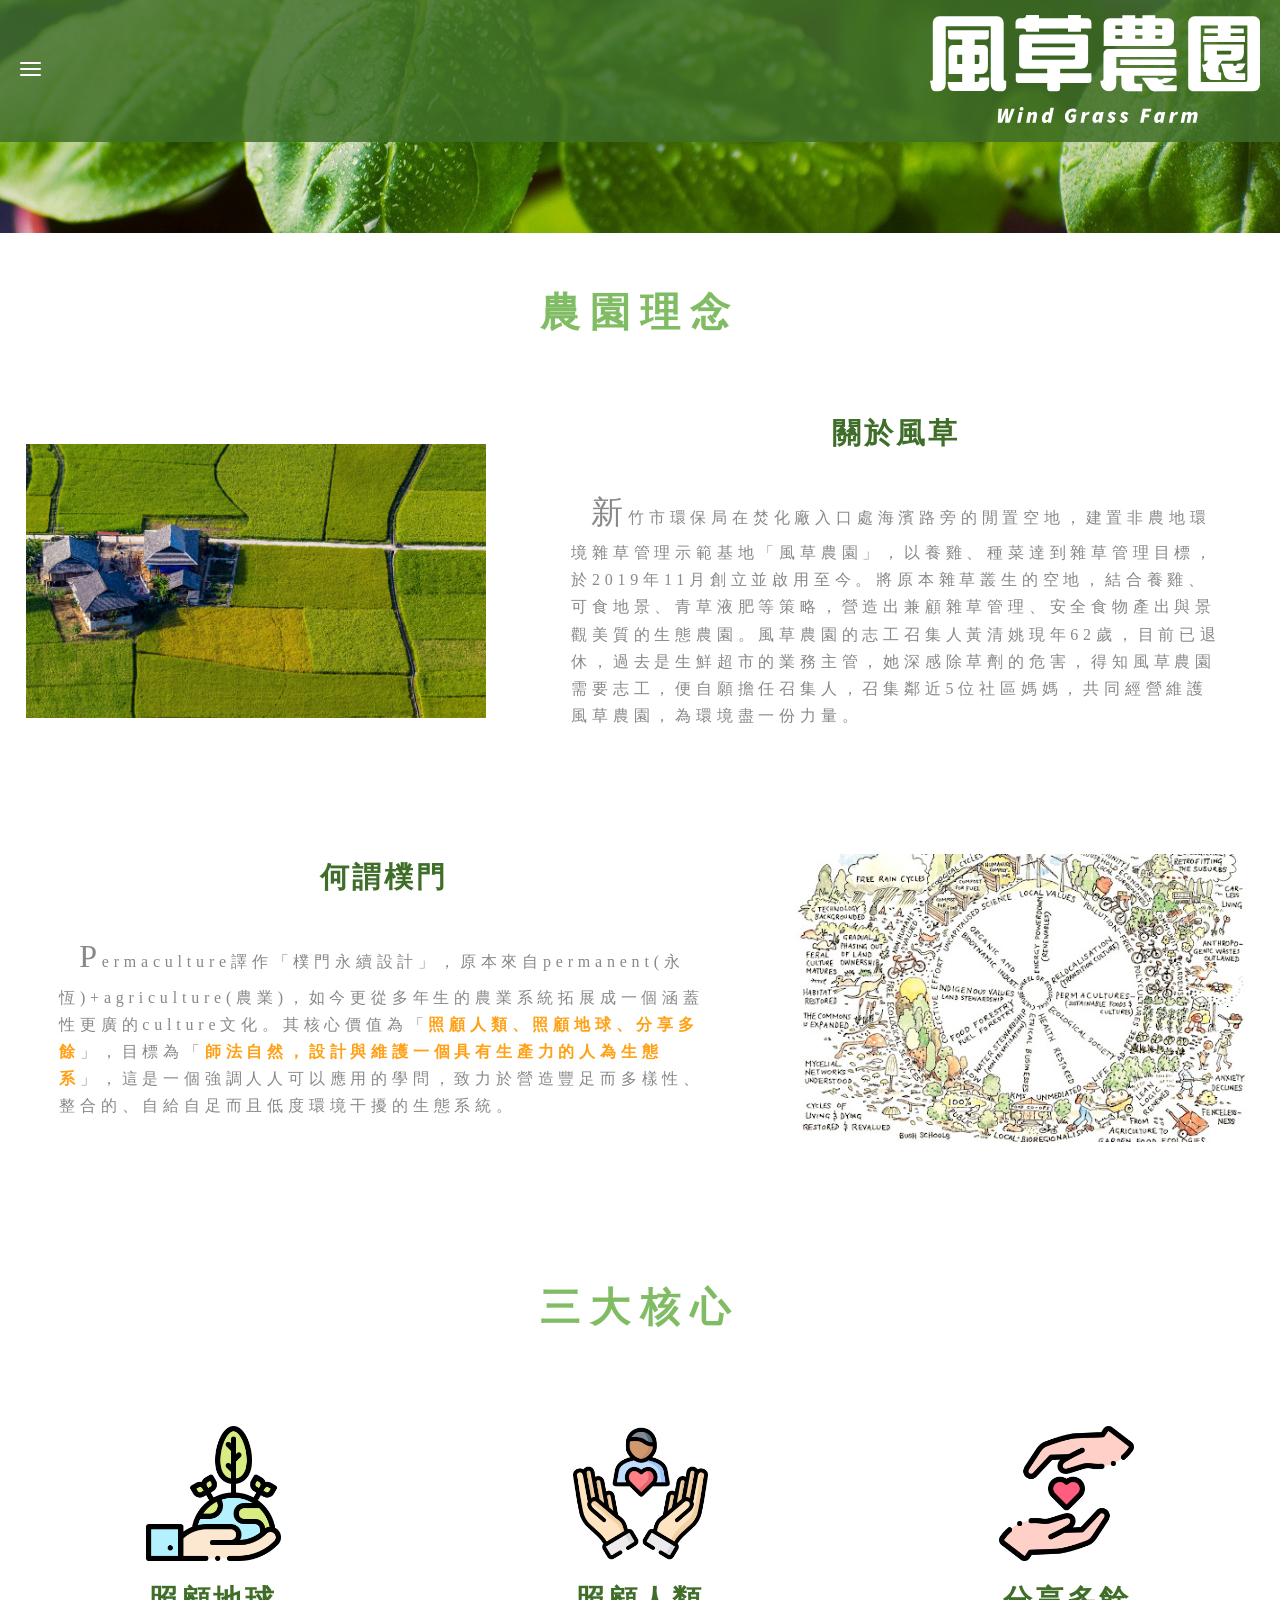
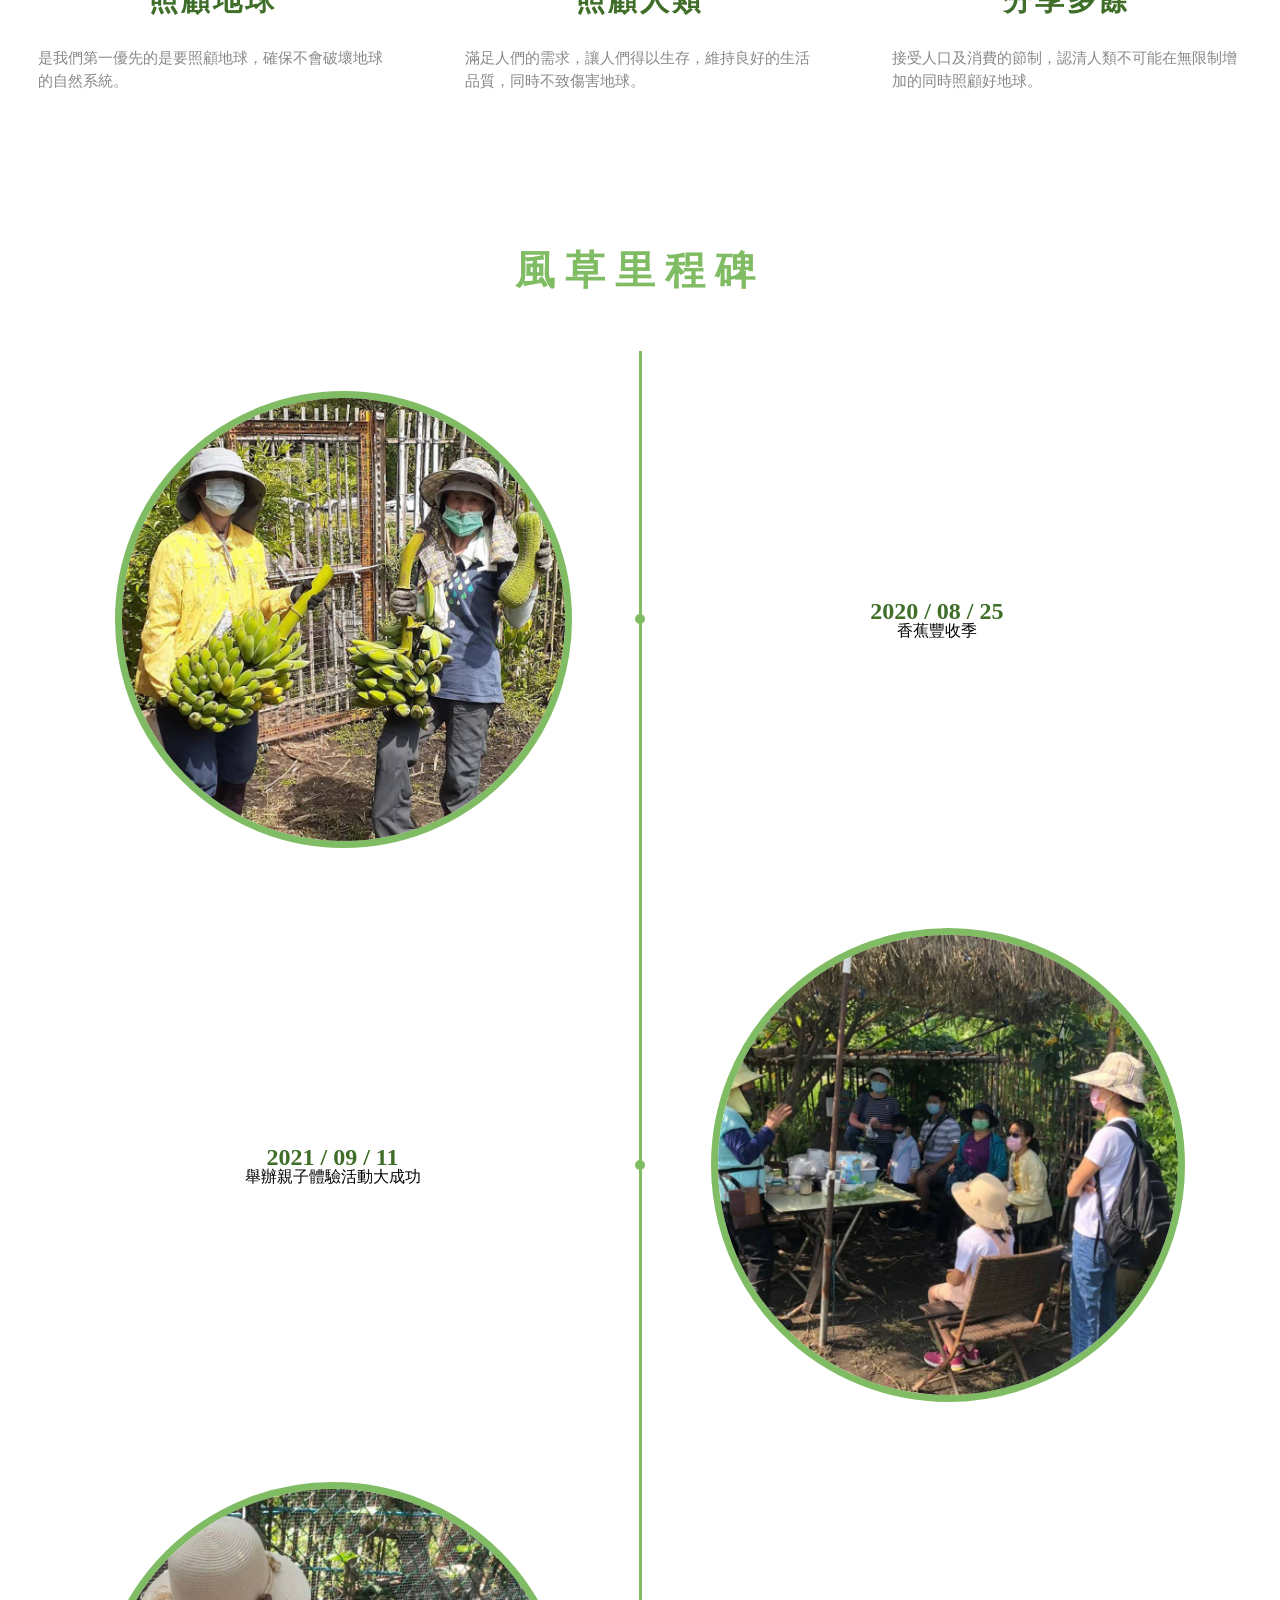
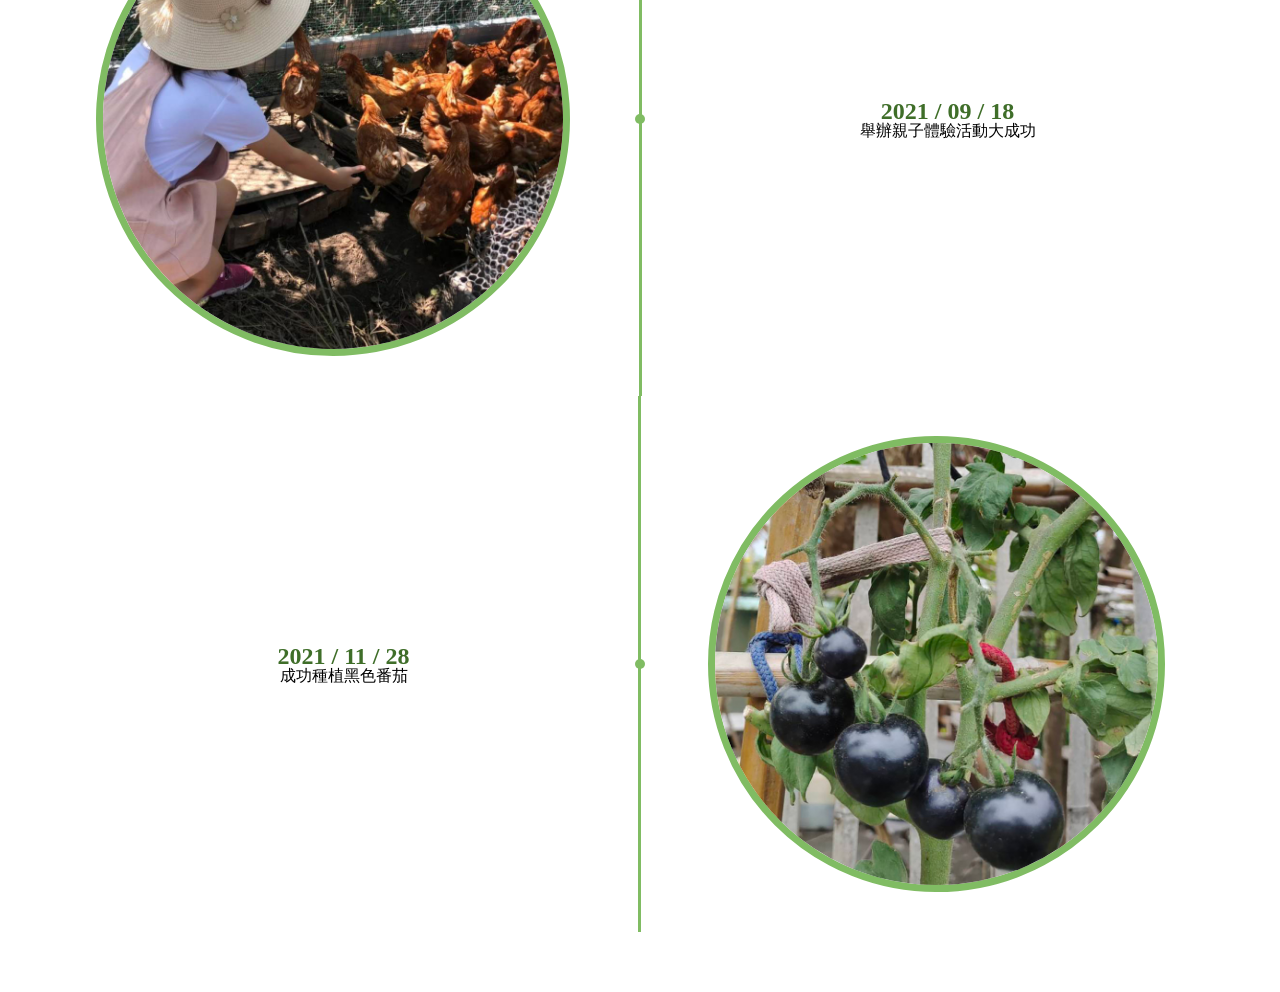
==== about.html @ 0b9c7059 "0832" ====
<!DOCTYPE html>
<html lang="en">
<head>
    <meta charset="UTF-8">
    <meta http-equiv="X-UA-Compatible" content="IE=edge">
    <meta name="viewport" content="width=device-width, initial-scale=1.0">
    <title>風草農園 :: 農園理念</title>
    <link rel="stylesheet" href="css/reset.css">
    <link rel="stylesheet" href="css/nav-other.css">
    <link rel="stylesheet" href="css/main-about.css">
    <link rel="stylesheet" href="css/grid.css">
</head>
<body>
    <header>
        <div class="navBar">
            <nav role="navigation" id="menuToggle">
                <input type="checkbox">
                <span></span>
                <span></span>
                <span></span>
                <ul id="menu">
                    <a href="index.html"><li><img src="pic/newLogo-green.svg" alt="logo" width="60px"></li></a>
                    <a href="about.html"><li>About</li></a>
                    <a href="news.html"><li>News</li></a>
                    <a href="products.html"><li>Products</li></a>
                    <a href="reservation.html"><li>Reservation</li></a>
                    <a href="location.html"><li>Location</li></a>
                    <a href="contact.html"><li>Contact</li></a>
                </ul>
            </nav>
            <div class="logo">
                <a href="index.html"><img src="pic/txtLogoWhite.svg" alt="logo"></a>
            </div>
        </div>
    </header>
    <main>
        <div class="banner">
            <img src="pic/banner-waterleaves.jpg" alt="banner">
        </div>
        <section class="about">
            <h2 class="center">農園理念</h2>
                <div class="wrap">
                        <div class="sidePic">
                            <img src="pic/farmland.jpg" alt="logo">
                        </div>
                        <div class="content">
                            <h3>關於風草</h3>
                            <div class="txt"> 
                                <p>新竹市環保局在焚化廠入口處海濱路旁的閒置空地，建置非農地環境雜草管理示範基地「風草農園」，以養雞、種菜達到雜草管理目標，於2019年11月創立並啟用至今。將原本雜草叢生的空地，結合養雞、可食地景、青草液肥等策略，營造出兼顧雜草管理、安全食物產出與景觀美質的生態農園。風草農園的志工召集人黃清姚現年62歲，目前已退休，過去是生鮮超市的業務主管，她深感除草劑的危害，得知風草農園需要志工，便自願擔任召集人，召集鄰近5位社區媽媽，共同經營維護風草農園，為環境盡一份力量。
                                </p>
                            </div>
                        </div>
                    </div>
                </div>
            </div>
        </section>
        <section class="whats">
            <div class="wrap reverse">
                    <div class="sidePic">
                        <img src="pic/Permaculture.jpg">
                    </div>
                    <div class="content">
                        <h3>何謂樸門</h3>
                        <div class="txt"> 
                            <p>Permaculture譯作「樸門永續設計」，原本來自permanent(永恆)+agriculture(農業)，如今更從多年生的農業系統拓展成一個涵蓋性更廣的culture文化。其核心價值為「<strong>照顧人類、照顧地球、分享多餘</strong>」，目標為「<strong>師法自然，設計與維護一個具有生產力的人為生態系</strong>」，這是一個強調人人可以應用的學問，致力於營造豐足而多樣性、整合的、自給自足而且低度環境干擾的生態系統。</p>
                        </div>
                    </div>
                </div>
            </div>
        </section>
        <section class="threePoints">
            <h2 class="center">三大核心</h2>
            <div class="wrap">
                <div class="item">
                    <img src="pic/earth.png" width="135px" alt="照顧地球">
                    <h3>照顧地球</h3>
                    <div class="goodPoint">
                        <p>是我們第一優先的是要照顧地球，確保不會破壞地球的自然系統。</p>
                    </div>
                </div>
                <div class="item">
                    <img src="pic/care.png" width="135px" alt="照顧人類">
                    <h3>照顧人類</h3>
                    <div class="goodPoint">
                        <p>滿足人們的需求，讓人們得以生存，維持良好的生活品質，同時不致傷害地球。</p>
                    </div>
                </div>
                <div class="item">
                    <img src="pic/share.png" width="135px" alt="分享多餘">
                    <h3>分享多餘</h3>
                    <div class="goodPoint">
                        <p>接受人口及消費的節制，認清人類不可能在無限制增加的同時照顧好地球。</p>
                    </div>
                </div>
            </div>
        </section>
        <section class="goal">
            <h2 class="center">風草里程碑</h2>
            <div class="wrap">
                <div class="goal-item">
                    <div class="picture">
                        <img src="pic/banana.jpg">
                    </div>
                    <div class="timing">
                        <h4>2020 / 08 / 25</h4>
                        <p>香蕉豐收季</p>
                    </div>
                </div>
                <div class="goal-item">
                    <div class="picture">
                        <img src="pic/g1.jpg">
                    </div>
                    <div class="timing">
                        <h4>2021 / 09 / 11</h4>
                        <p>舉辦親子體驗活動大成功</p>
                    </div>
                </div>
                <div class="goal-item">
                    <div class="picture">
                        <img src="pic/g2.jpg">
                    </div>
                    <div class="timing">
                        <h4>2021 / 09 / 18</h4>
                        <p>舉辦親子體驗活動大成功</p>
                    </div>
                </div>
                <div class="goal-item">
                    <div class="picture">
                        <img src="pic/blacktomatoes.jpg">
                    </div>
                    <div class="timing">
                        <h4>2021 / 11 / 28</h4>
                        <p>成功種植黑色番茄</p>
                    </div>
                </div>
            </div>
        </section>
    </main>



    
</body>
</html>
---- css/nav-other.css ----
.navBar{
    position: fixed;
    top: 0;
    left: 0;
    width: 100%;
    display: flex;
    justify-content: space-between;
    align-items: center;
    z-index: 99;
    background-color: #3f6e29d7;
}
.logo{
    width: 38%;
    margin: 15px 20px;
}
#menuToggle{
    margin: 15px 20px;
    width: 100%;
    display: inline-block; 
    -webkit-user-select: none;
    user-select: none;
}
 
#menuToggle a{
    text-decoration: none;
    color: #80BC63;
    transition: color 0.3s ease;
}
 
#menuToggle a:hover{
    color: #FFA015;
}
 
#menuToggle input{
    display: block;
    width: 40px;
    height: 32px;
    position: absolute;
    top: -5px;
    left: -7px;
    cursor: pointer;
    opacity: 0; 
    z-index: 2; 
    -webkit-touch-callout: none;
}

 /* 漢堡包 */
#menuToggle span{
    display: block;
    width: 21px;
    height: 2px;
    margin-bottom: 4px;
    position: relative;
    background: #ffffff;
    border-radius: 3px;
    z-index: 1;
    transform-origin: 2px 0px;
    transition: transform 0.5s cubic-bezier(0.77,0.2,0.05,1.0),
                background 0.5s cubic-bezier(0.77,0.2,0.05,1.0),
                opacity 0.55s ease;
}
 
#menuToggle span:first-child {
    transform-origin: 0% 0%;
}
 
#menuToggle span:nth-last-child(2){
    transform-origin: 0% 100%;
}

#menuToggle input:checked ~ span{
    opacity: 1;
    transform: rotate(45deg) translate(-2px, -1px);
    background: #3F6E29;
}
 
#menuToggle input:checked ~ span:nth-last-child(3){
    opacity: 0;
    transform: rotate(0deg) scale(0.2, 0.2);
}

#menuToggle input:checked ~ span:nth-last-child(2){
    transform: rotate(-45deg) translate(0, -1px);
}

#menu{
    position: fixed;
    width: 100%;
    height: 100%;
    top: 0;
    left: 0;
    padding-top: 115px;
    background: #ededed;
    list-style-type: none;
    -webkit-font-smoothing: antialiased;
    /* to stop flickering of text in safari */
    transform-origin: 0% 0%;
    transform: translate(-100%, 0);
    transition: transform 0.5s cubic-bezier(0.77,0.2,0.05,1.0);
}
#menu li {
    display: flex;
    flex-direction: column;
    justify-content: center;
    align-items: center;
    padding: 15px 0;
    font-size: 22px;
}
 
#menuToggle input:checked ~ ul{
    transform: none;
}
---- css/main-about.css ----
.center{
    display: flex;
    justify-content: center;
    align-items: center;
    flex-direction: column;
}
.title{
    text-align: center;
}
h2{
    font-size: 2.5em;
    color: #80BC63;
    letter-spacing: 10px;
    font-weight: bold;
    margin-bottom: 60px;
    margin-top: 60px;
}
h3{
    display: inline-block;
    font-size: 1.8em;
    color: #3F6E29;
    letter-spacing: 3px;
    font-weight: 600;
    margin-bottom: 32px;
}
h4{
    font-size: 1.5em;
    color: #3F6E29;
    font-weight: 600;
}
p{
    font-size: 1em;
}
.mb-40{
    margin-bottom: 40px;
}
.mb-60{
    margin-bottom: 60px;
}
.mb-90{
    margin-bottom: 90px;
}
.mt-90{
    margin-top: 90px;
}
img{
    vertical-align: top;
}
a{
    text-decoration: none;
}
/* banner */
.banner img{
    max-width: 100%;
}
/* 關於風草+何謂樸門 */
.wrap{
    display: flex;
    flex-direction: column;
    justify-content: space-around;
    align-items: center;
    padding-bottom: 60px;
}

.sidePic{
    width: 40%;
    display: flex;
    justify-content: center;
    align-items: center;
    margin: 2%;
}
.sidePic img{
    width: 100%;
}
.content{
    width: 60%;
    margin: 2% 3%;
}
.content h3{
    display: flex;
    justify-content: center;
    padding-bottom: 5px;
}
.txt{
    display: flex;
    align-items: center;
    margin: 2% 3%;
}
.txt p {
    line-height: 1.7;
    color: #888;
    text-indent: 20px;
    letter-spacing: 0.3em;
    text-align: left;
}
.txt p::first-letter{
    font-size: 200%;
}
strong{
    font-weight: 600;
    color: #FFA015;
    display: contents;
}
/* 三大核心 */
.item{
    width: 40%;
    display: flex;
    flex-direction: column;
    align-items: center;
    justify-content: center;
    margin: 3%;
}
.item img{
    margin-bottom: 25px;
}
.item p{
    text-align: left;
    font-size: 15px;
    color: #888;
    line-height: 1.5;
}
/* 里程碑 */
.goal-item{
    display: flex;
    align-items: center;
    position: relative;
}
.goal-item:before{
    content: '';
    position: absolute;
    width: 3px;
    background-color: #80BC63;
    top: 0;
    bottom: 0;
    left: -90%;
    right: 0;
    margin: auto;                
}
.goal-item:after{
    content: '';
    position: absolute;
    width: 10px;
    height: 10px;
    background-color: #80BC63;
    top: 0;
    bottom: 0;
    left: -90%;
    right: 0;
    margin: auto;
    border-radius: 50%;  
}

.goal-item .picture{
    width: 50%;
    box-sizing: border-box;
    padding: 40px 0;
    display: flex;
    justify-content: center;
}
.picture img {
    width: 50%;
    vertical-align: top;
    border-radius: 50%;
    border: 7px solid #80BC63;
}

.goal-item .timing{
    width: 50%;
    box-sizing: border-box;
    padding: 40px 0;
}

.timing{
    text-align: center;
    display: flex;
    flex-direction: column;
}


@media screen and (min-width:992px) {
    .wrap{
        display: flex;
        flex-direction: row;
        justify-content: space-around;
        align-items: center;
        margin: auto;
    }
    .reverse{
        flex-direction: row-reverse;
    }
    .goal .wrap{
        display: flex;
        flex-direction: column;
        justify-content: flex-start;
        align-items: center;
        margin: auto;
    }
    /* 里程碑 */
    .goal-item{
        display: flex;
        align-items: center;
        position: relative;
    }
    .goal-item:before{
        content: '';
        position: absolute;
        width: 3px;
        background-color: #80BC63;
        top: 0;
        bottom: 0;
        left: 0;
        right: 0;
        margin: auto;                
    }
    .goal-item:after{
        content: '';
        position: absolute;
        width: 10px;
        height: 10px;
        background-color: #80BC63;
        top: 0;
        bottom: 0;
        left: 0;
        right: 0;
        margin: auto;
        border-radius: 50%;  
    }
    .goal-item:nth-child(even){
        flex-direction: row-reverse;
    }
    .goal-item .picture{
        width: 50%;
        box-sizing: border-box;
        padding: 40px 0;
        display: flex;
        justify-content: center;
    }
    .picture img {
        width: 80%;
        vertical-align: top;
        border-radius: 50%;
        border: 7px solid #80BC63;
    }
    .goal-item:nth-child(odd) .picture{
        padding-right: 20px;
    }
    .goal-item:nth-child(even) .picture{

        padding-left: 20px;
    }

    .goal-item .timing{
        width: 50%;
        box-sizing: border-box;
        padding: 40px 0;
    }
    .goal-item:nth-child(odd) .timing{
        padding-left: 20px;
    }
    .goal-item:nth-child(even) .timing{
        padding-right: 20px;
    }

    .timing{
        text-align: center;
    }
}
---- css/grid.css ----
.container{
    max-width: 1200px;
    margin: auto;
    padding-left: 10px;
    padding-right: 10px;
    box-sizing: border-box;
}
.row{
    display: flex;
    margin-left: -10px;
    margin-right: -10px;
}
[class*=col-]{
    padding: 10px 10px;
    box-sizing: border-box;
    margin-bottom: 15px;
}
 .col-1{ width: 8.333333%;}
 .col-2{ width: 16.666666%;}
 .col-3{ width: 25%;}
 .col-4{ width: 33.333333%;}
 .col-5{ width: 41.666666%;}
 .col-6{ width: 50%;}
 .col-7{ width: 58.333333%;}
 .col-8{ width: 66.666666%;}
 .col-9{ width: 75%;}
.col-10{ width: 83.333333%;}
.col-11{ width: 91.666666%;}
.col-12{ width: 100%;}
/* md 平板直up */
@media screen and (min-width:768px) {
    .col-md-1{ width: 8.333333%;}
    .col-md-2{ width: 16.666666%;}
    .col-md-3{ width: 25%;}
    .col-md-4{ width: 33.333333%;}
    .col-md-5{ width: 41.666666%;}
    .col-md-6{ width: 50%;}
    .col-md-7{ width: 58.333333%;}
    .col-md-8{ width: 66.666666%;}
    .col-md-9{ width: 75%;}
    .col-md-10{ width: 83.333333%;}
    .col-md-11{ width: 91.666666%;}
    .col-md-12{ width: 100%;}    
}
/* lg 平板橫up*/
@media screen and (min-width:992px) {
    .col-lg-1{ width: 8.333333%;}
    .col-lg-2{ width: 16.666666%;}
    .col-lg-3{ width: 25%;}
    .col-lg-4{ width: 33.333333%;}
    .col-lg-5{ width: 41.666666%;}
    .col-lg-6{ width: 50%;}
    .col-lg-7{ width: 58.333333%;}
    .col-lg-8{ width: 66.666666%;}
    .col-lg-9{ width: 75%;}
    .col-lg-10{ width: 83.333333%;}
    .col-lg-11{ width: 91.666666%;}
    .col-lg-12{ width: 100%;}    
}
/* xl 桌機up*/
@media screen and (min-width:1200px) {
    .col-xl-1{ width: 8.333333%;}
    .col-xl-2{ width: 16.666666%;}
    .col-xl-3{ width: 25%;}
    .col-xl-4{ width: 33.333333%;}
    .col-xl-5{ width: 41.666666%;}
    .col-xl-6{ width: 50%;}
    .col-xl-7{ width: 58.333333%;}
    .col-xl-8{ width: 66.666666%;}
    .col-xl-9{ width: 75%;}
    .col-xl-10{ width: 83.333333%;}
    .col-xl-11{ width: 91.666666%;}
    .col-xl-12{ width: 100%;}    
}


[class*=row-cols-] > .col{ 
    padding: 0 15px;
    box-sizing: border-box;
}
.row-cols-1 > div{ width: 100%;}
.row-cols-2 > div{ width: 50%;}
.row-cols-3 > div{ width: 33.333333%;}
.row-cols-4 > div{ width: 25%;}
.row-cols-5 > div{ width: 20%;}
.row-cols-6 > div{ width: 16.666666%;}

@media screen and (min-width:768px) {
    .row-cols-md-1 > div{ width: 100%;}
    .row-cols-md-2 > div{ width: 50%;}
    .row-cols-md-3 > div{ width: 33.333333%;}
    .row-cols-md-4 > div{ width: 25%;}
    .row-cols-md-5 > div{ width: 20%;}
    .row-cols-md-6 > div{ width: 16.666666%;}    
}

@media screen and (min-width:992px) {
    .row-cols-lg-1 > div{ width: 100%;}
    .row-cols-lg-2 > div{ width: 50%;}
    .row-cols-lg-3 > div{ width: 33.333333%;}
    .row-cols-lg-4 > div{ width: 25%;}
    .row-cols-lg-5 > div{ width: 20%;}
    .row-cols-lg-6 > div{ width: 16.666666%;}    
}

@media screen and (min-width:1200px) {
    .row-cols-xl-1 > div{ width: 100%;}
    .row-cols-xl-2 > div{ width: 50%;}
    .row-cols-xl-3 > div{ width: 33.333333%;}
    .row-cols-xl-4 > div{ width: 25%;}
    .row-cols-xl-5 > div{ width: 20%;}
    .row-cols-xl-6 > div{ width: 16.666666%;}    
}
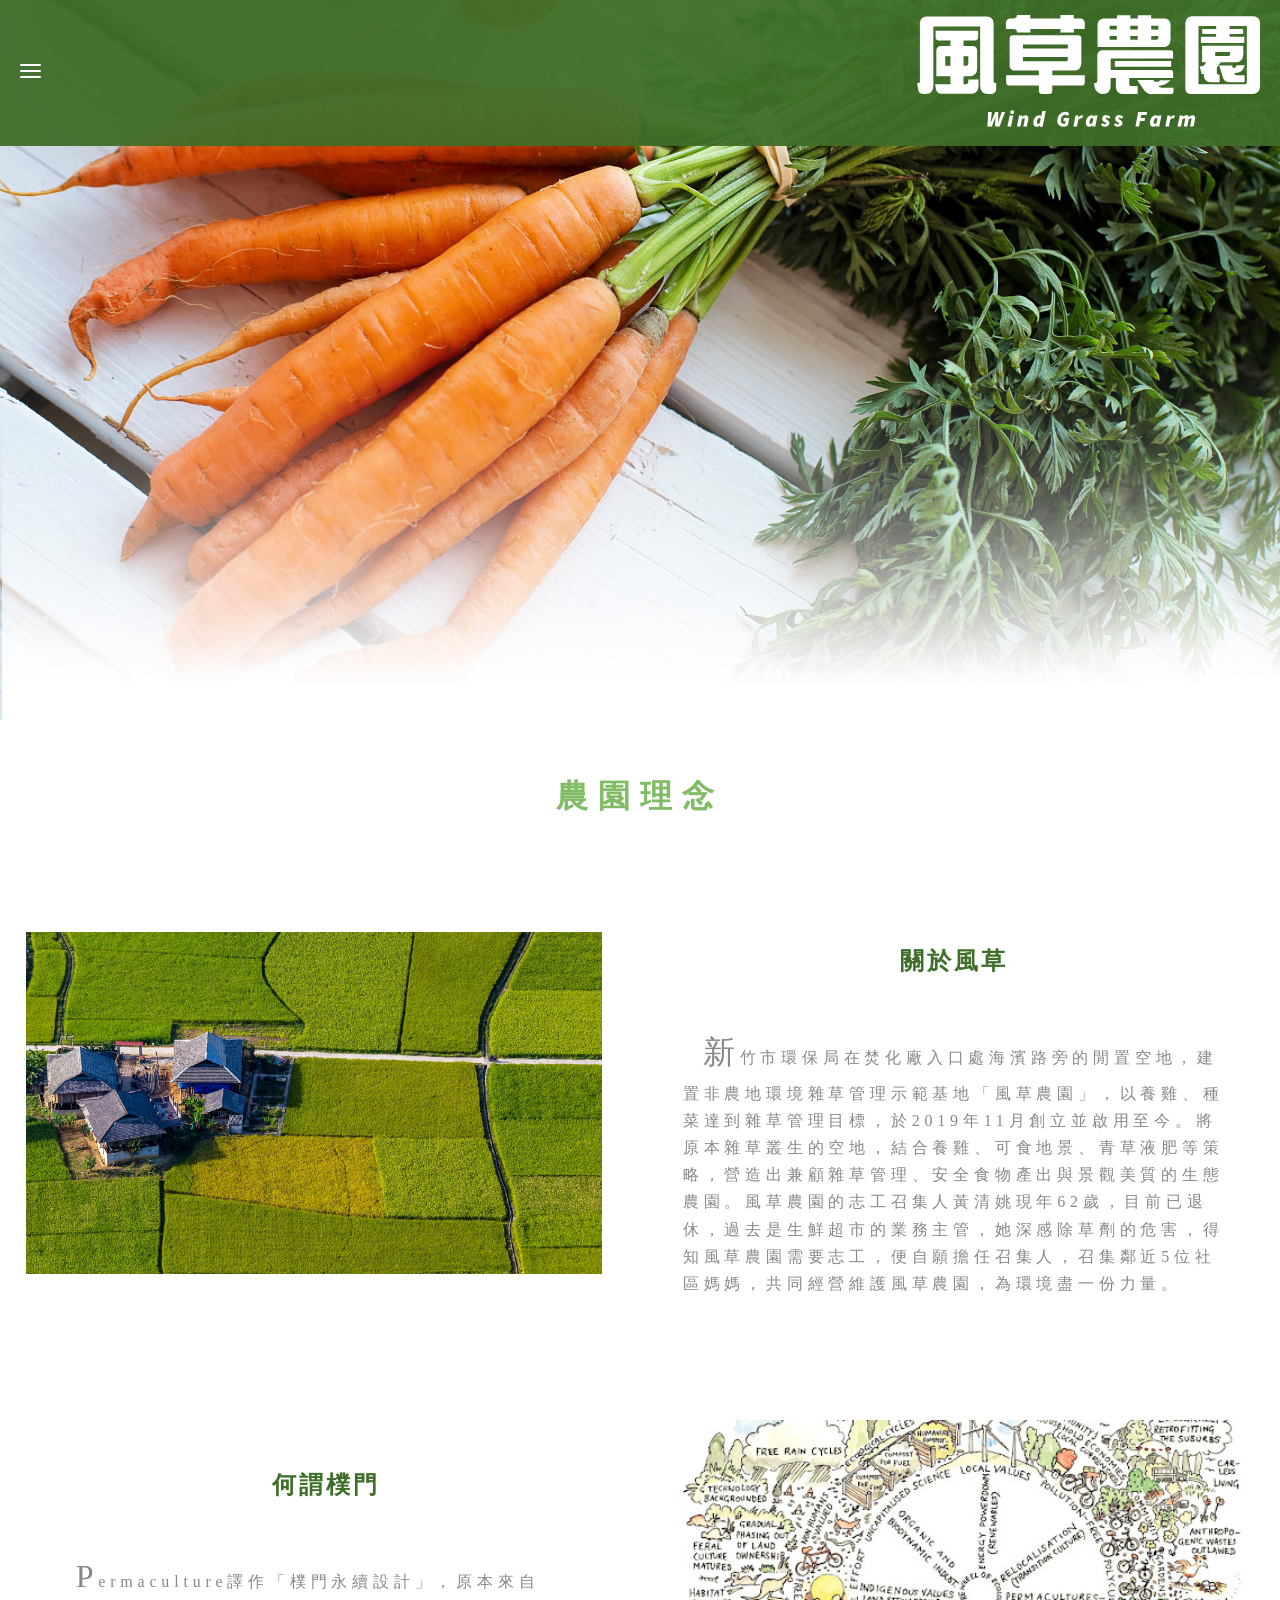
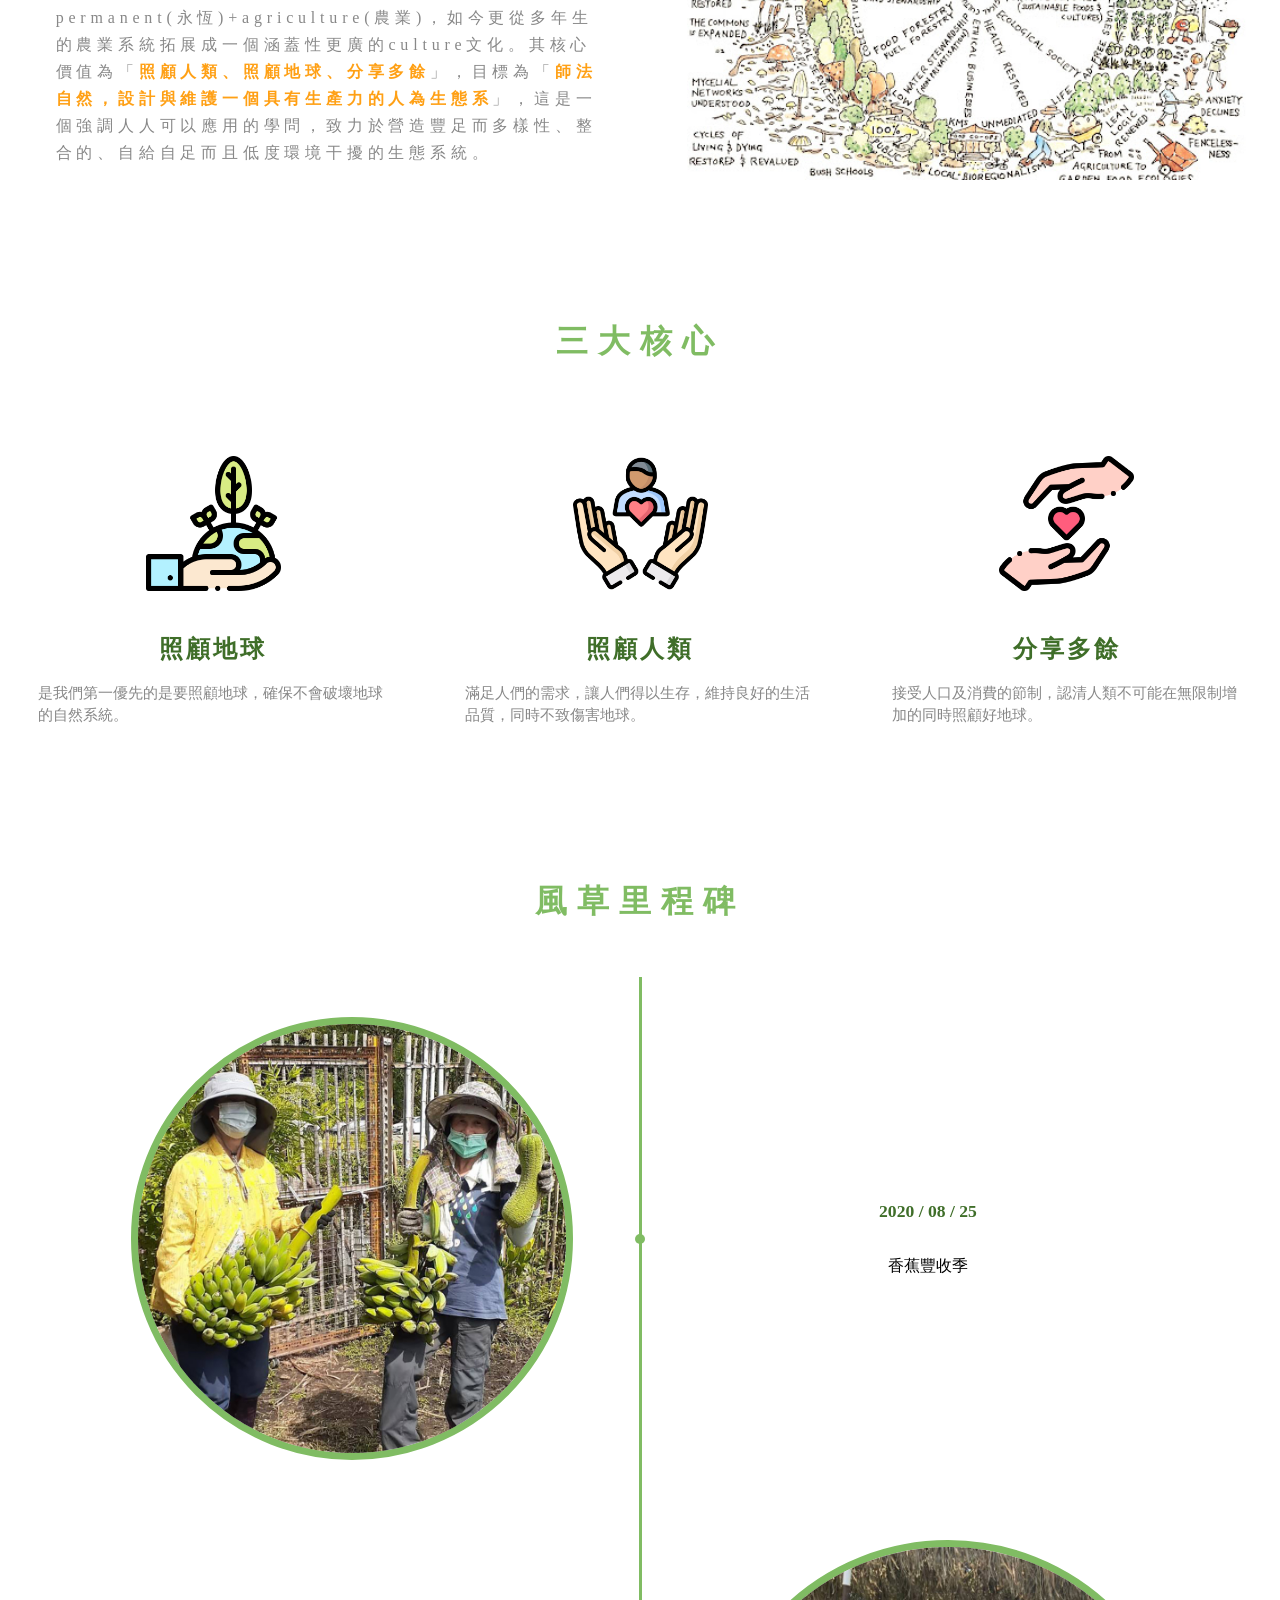
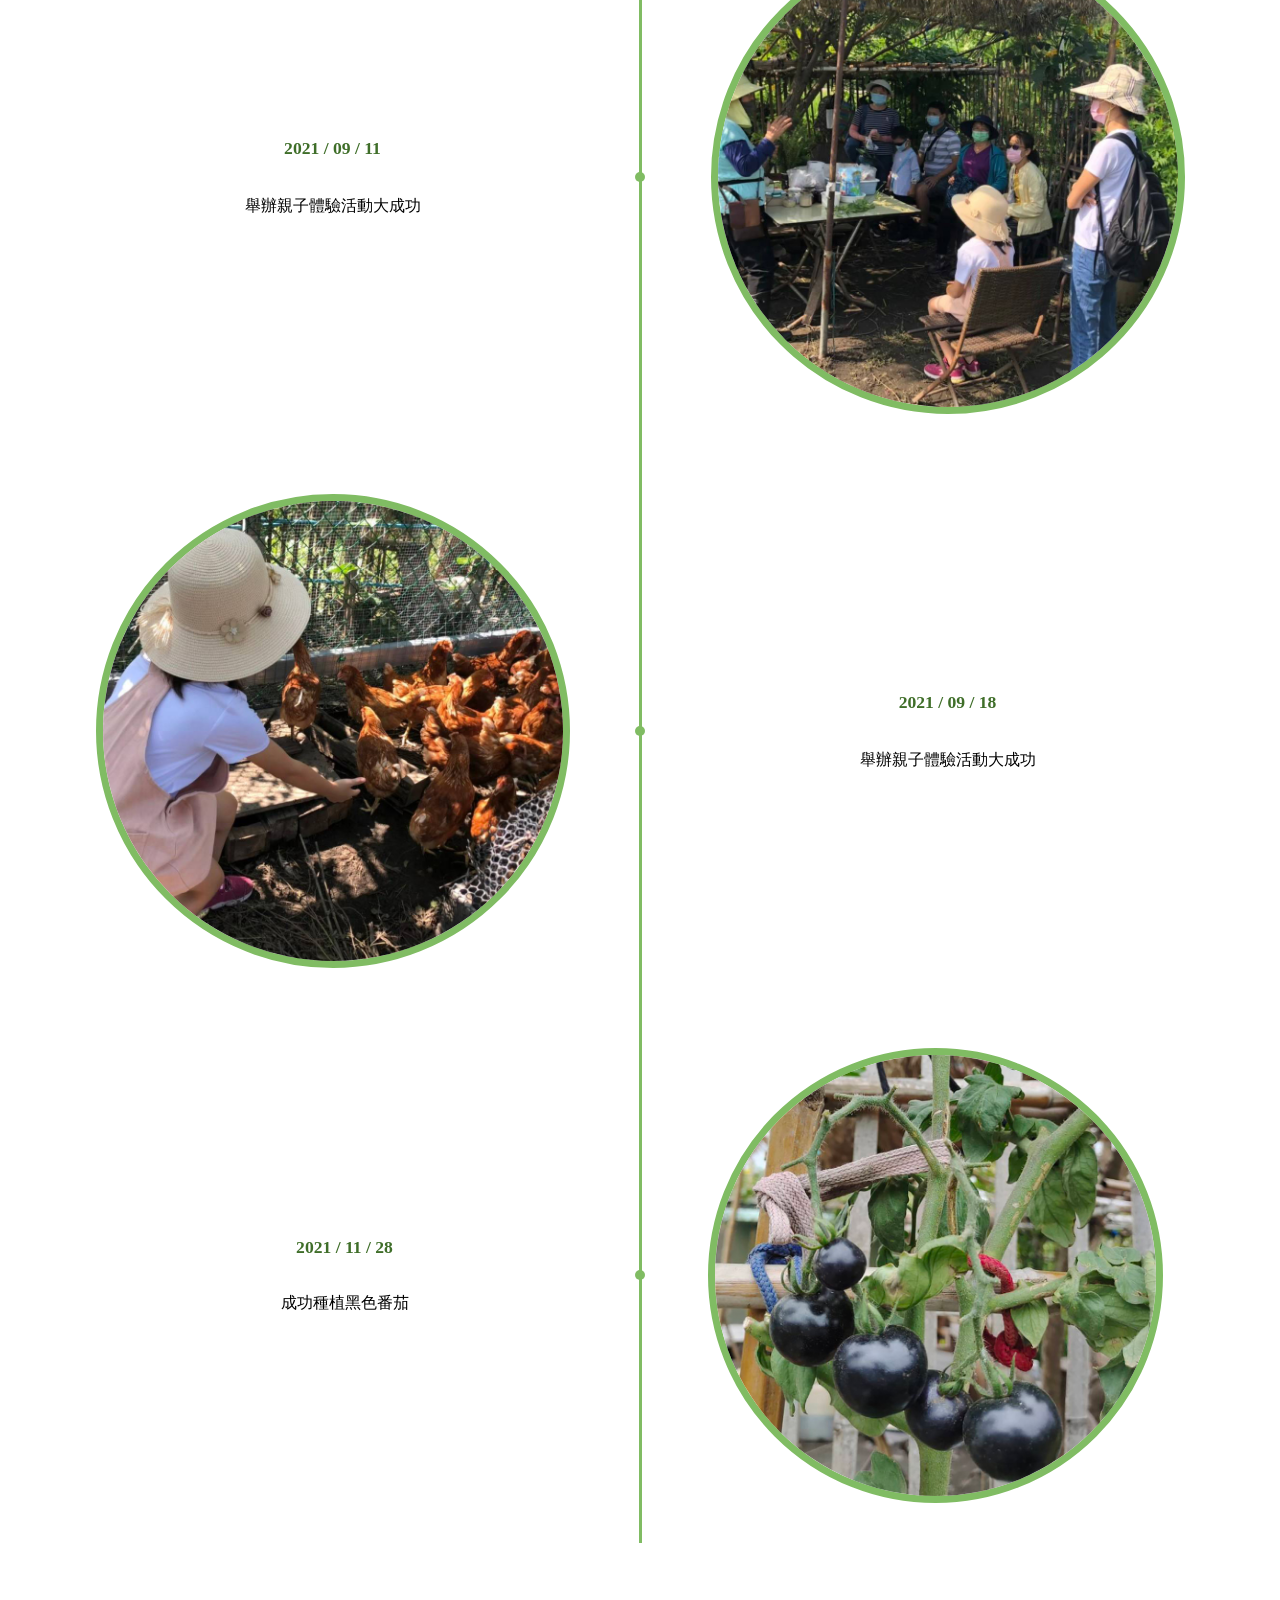
==== commit 4889363b: "footer done/ bg fixed" ====
--- a/about.html
+++ b/about.html
@@ -35,7 +35,7 @@
     </header>
     <main>
         <div class="banner">
-            <img src="pic/banner-waterleaves.jpg" alt="banner">
+            <img src="pic/banner-carrot2.jpg" alt="banner">
         </div>
         <section class="about">
             <h2 class="center">農園理念</h2>
--- a/css/nav-other.css
+++ b/css/nav-other.css
@@ -8,10 +8,10 @@
     justify-content: space-between;
     align-items: center;
     z-index: 99;
-    background-color: #3f6e29d7;
+    background-color: #3f6e29f1;
 }
 .logo{
-    width: 38%;
+    width: 40%;
     margin: 15px 20px;
 }
 #menuToggle{
--- a/css/main-about.css
+++ b/css/main-about.css
@@ -8,7 +8,7 @@
     text-align: center;
 }
 h2{
-    font-size: 2.5em;
+    font-size: 2em;
     color: #80BC63;
     letter-spacing: 10px;
     font-weight: bold;
@@ -17,16 +17,17 @@
 }
 h3{
     display: inline-block;
-    font-size: 1.8em;
+    font-size: 1.5em;
     color: #3F6E29;
     letter-spacing: 3px;
     font-weight: 600;
-    margin-bottom: 32px;
+    margin: 6% 0;
 }
 h4{
-    font-size: 1.5em;
+    font-size: 1.1em;
     color: #3F6E29;
     font-weight: 600;
+    margin-bottom: 7%;
 }
 p{
     font-size: 1em;
@@ -63,7 +64,7 @@
 }
 
 .sidePic{
-    width: 40%;
+    width: 60%;
     display: flex;
     justify-content: center;
     align-items: center;
@@ -79,7 +80,7 @@
 .content h3{
     display: flex;
     justify-content: center;
-    padding-bottom: 5px;
+    padding: 3% 0;
 }
 .txt{
     display: flex;
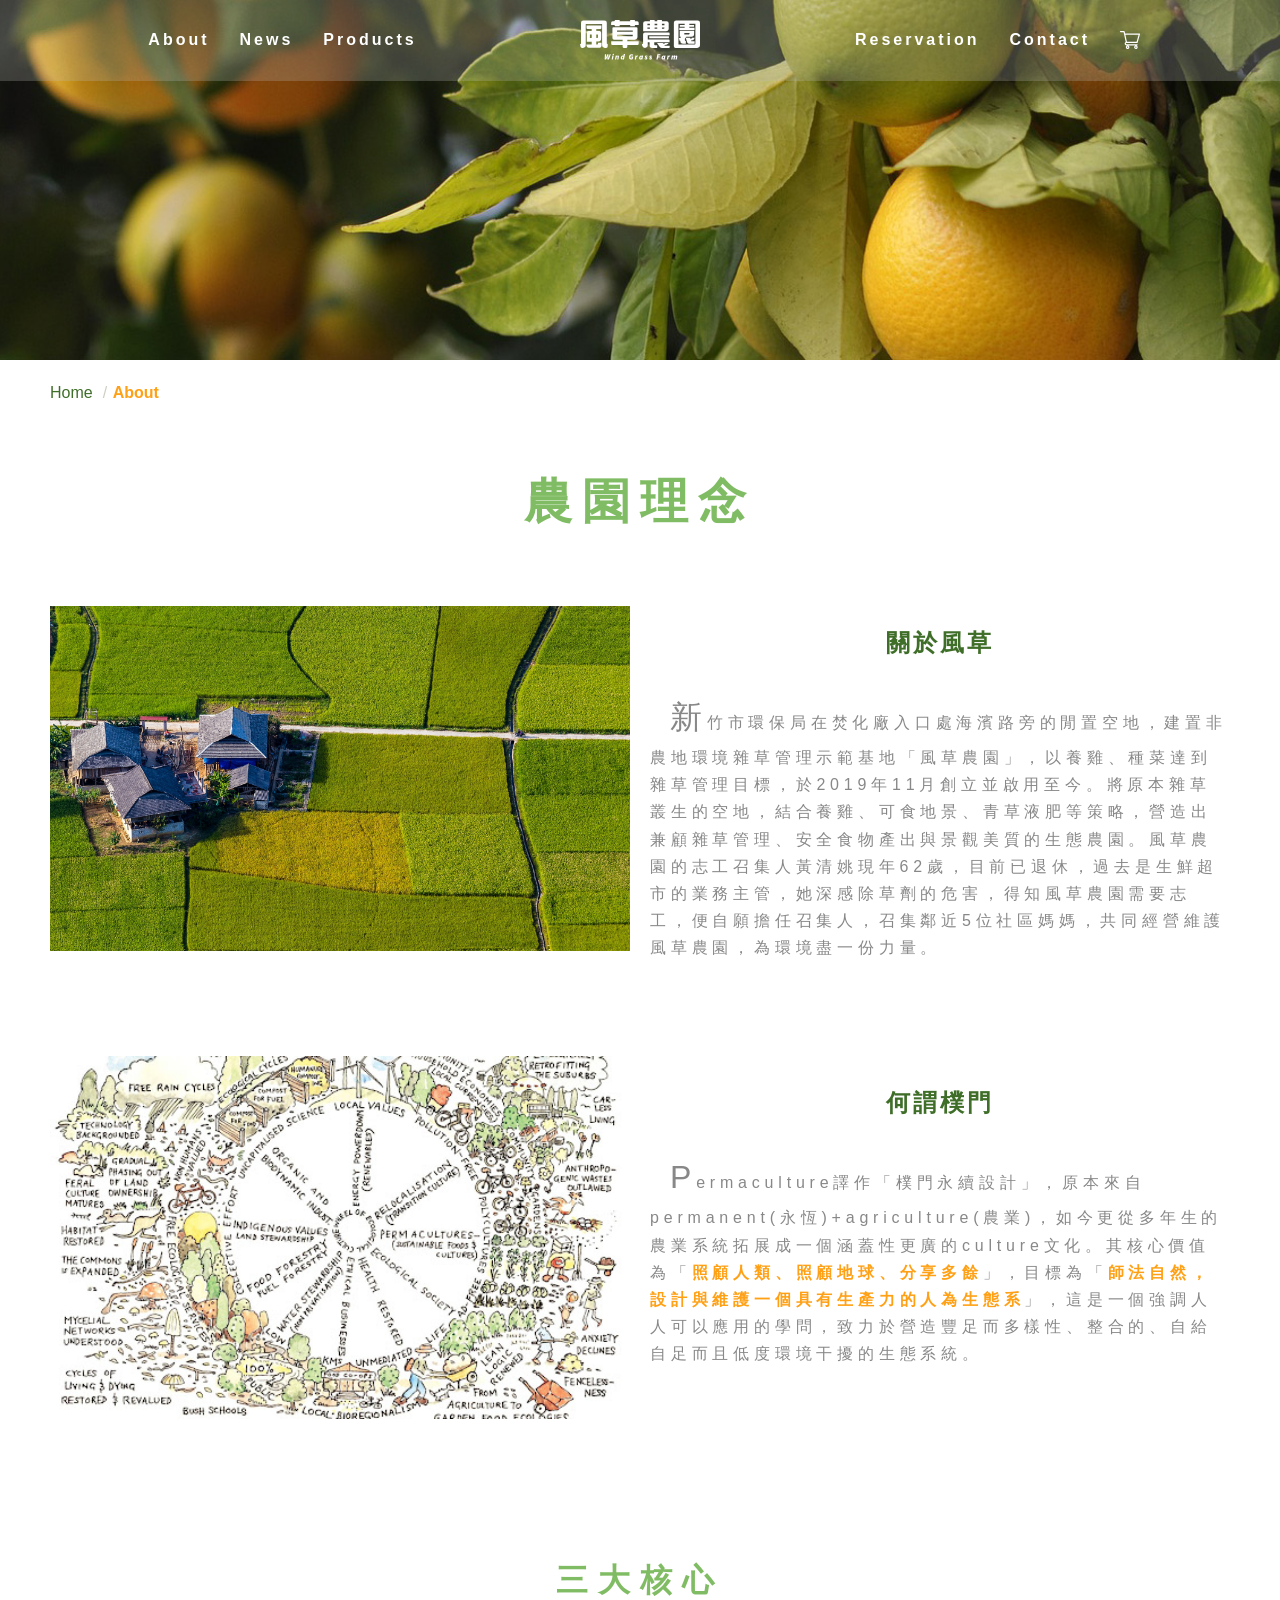
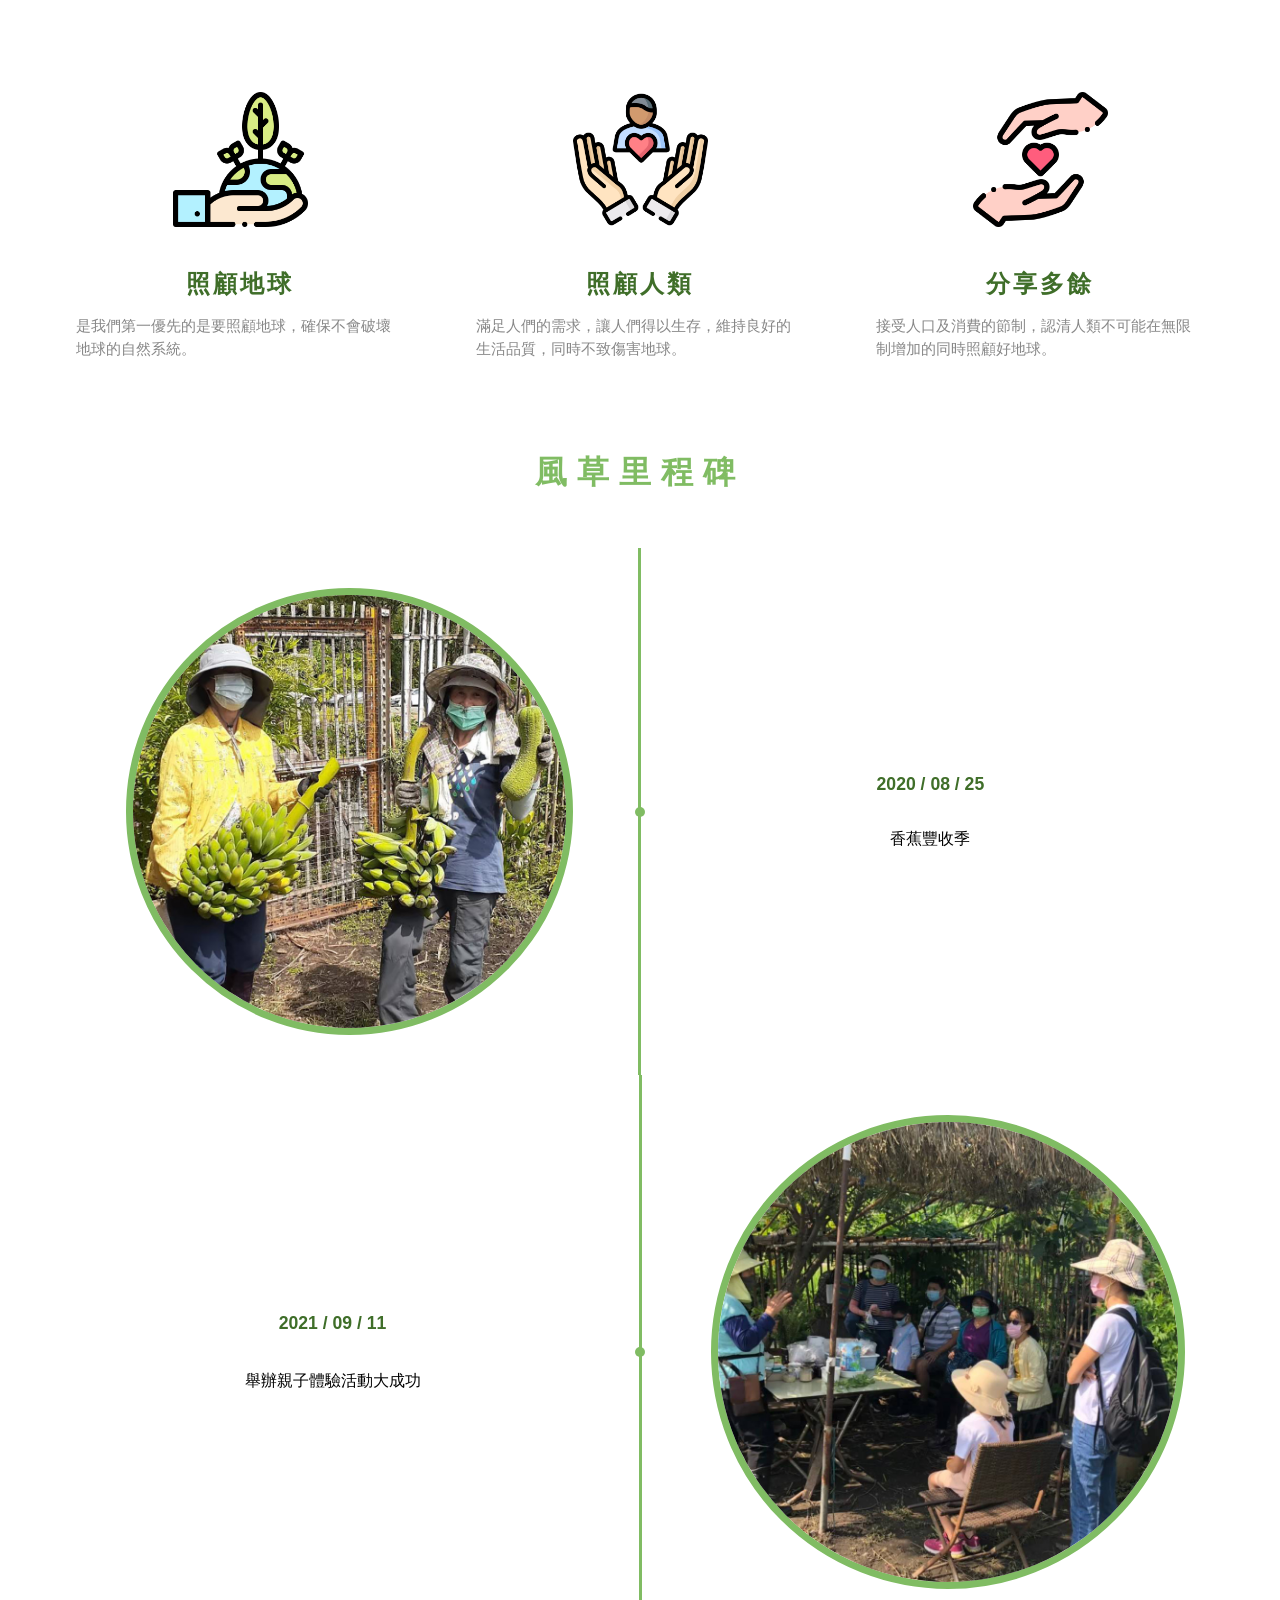
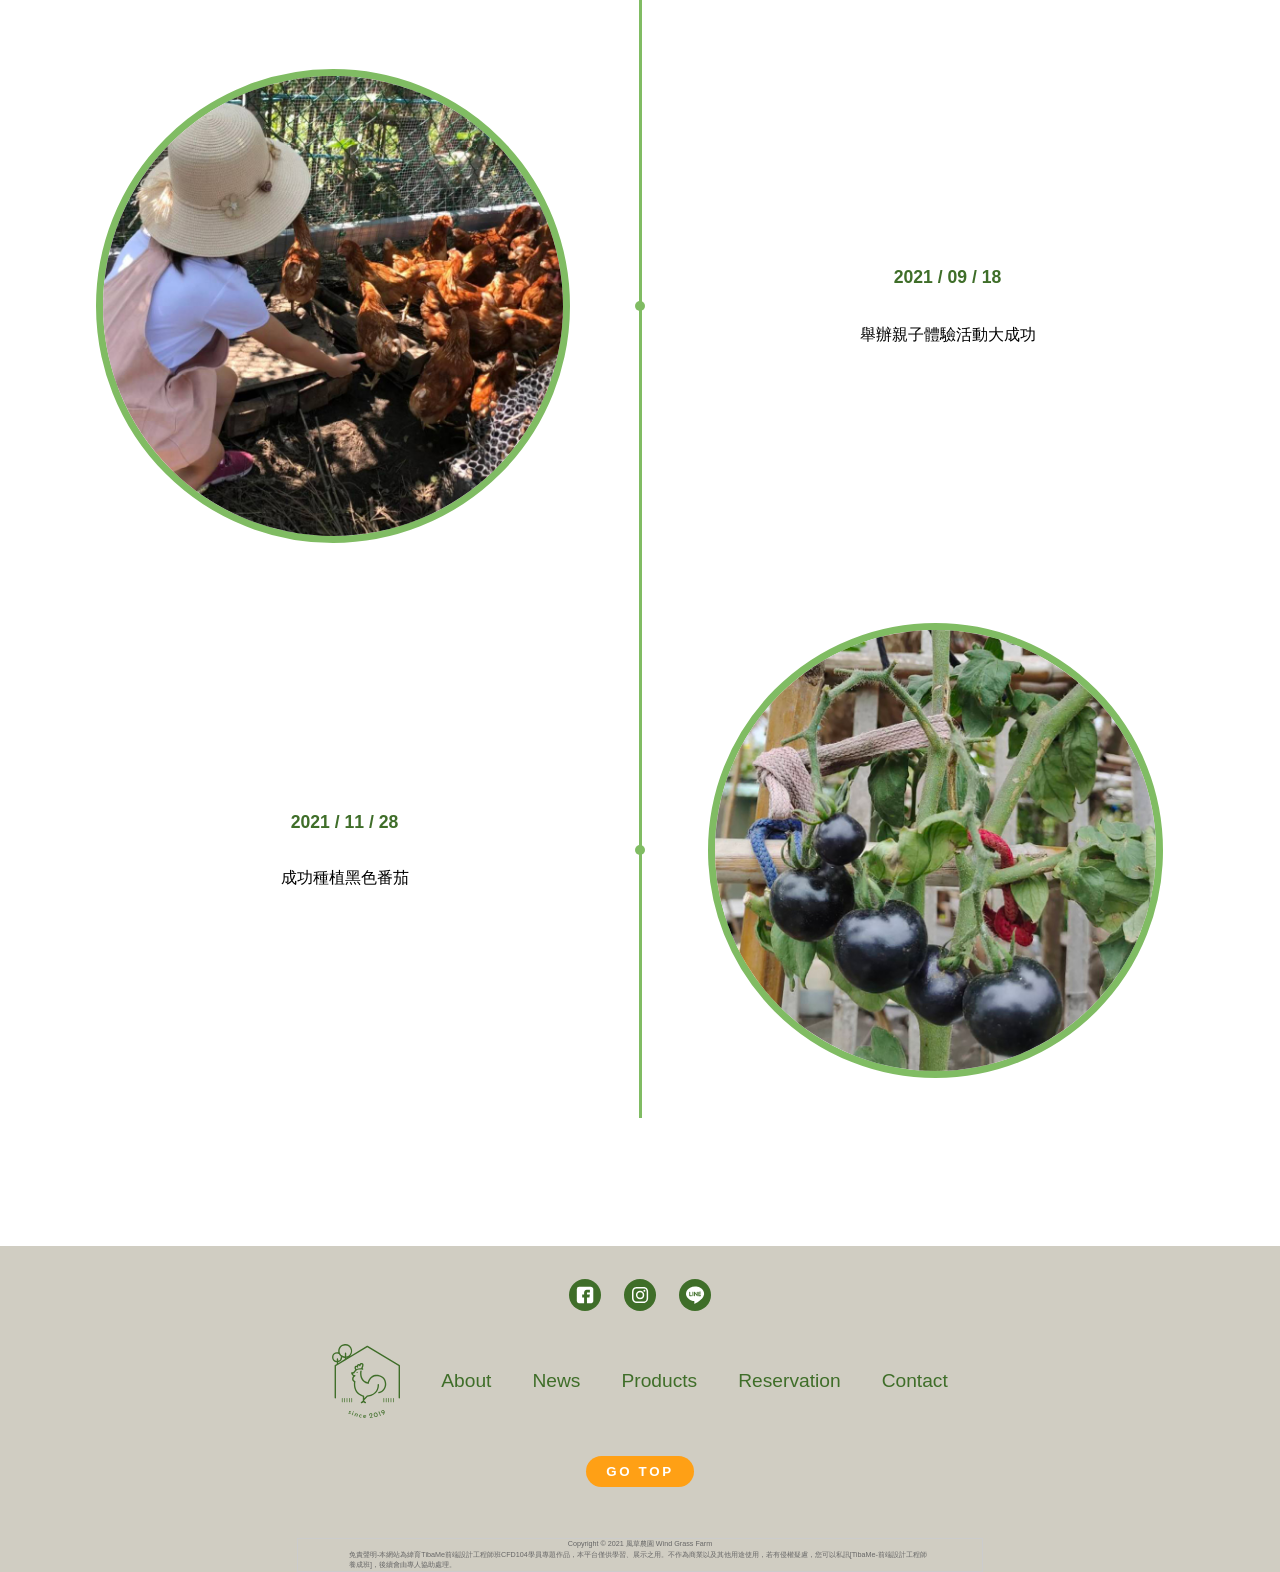
==== commit b5aea200: "all" ====
--- a/about.html
+++ b/about.html
@@ -8,58 +8,89 @@
     <link rel="stylesheet" href="css/reset.css">
     <link rel="stylesheet" href="css/nav-other.css">
     <link rel="stylesheet" href="css/main-about.css">
+    <link rel="stylesheet" href="css/footer.css">
     <link rel="stylesheet" href="css/grid.css">
+    <script src="js/smoothscroll.min.js"></script>
+    <link rel="icon" href="pic/littleicon.ico" type="image/x-icon">
 </head>
 <body>
     <header>
-        <div class="navBar">
-            <nav role="navigation" id="menuToggle">
-                <input type="checkbox">
-                <span></span>
-                <span></span>
-                <span></span>
-                <ul id="menu">
-                    <a href="index.html"><li><img src="pic/newLogo-green.svg" alt="logo" width="60px"></li></a>
+        <div class="bgImg">
+            <!-- 手機的導覽列 -->
+            <div class="smallScreenNav">
+                <nav role="navigation" id="menuToggle">
+                    <input type="checkbox">
+                    <span></span>
+                    <span></span>
+                    <span></span>
+                    <ul id="menu">
+                        <a href="index.html"><li><img src="pic/newLogo-green.svg" alt="logo" width="60px"></li></a>
+                        <a href="about.html"><li>About</li></a>
+                        <a href="news.html"><li>News</li></a>
+                        <a href="products.html"><li>Products</li></a>
+                        <a href="reservation.html"><li>Reservation</li></a>
+                        <a href="contact.html"><li>Contact</li></a>
+                    </ul>
+                </nav>
+                <div class="logo">
+                    <a href="index.html"><img src="pic/txtLogoWhite.svg" alt="logo"></a>
+                </div>
+            </div>
+            <!-- 平板直和桌機的導覽列 -->
+            <nav class="bigScreenNav">
+                <ul>
                     <a href="about.html"><li>About</li></a>
                     <a href="news.html"><li>News</li></a>
                     <a href="products.html"><li>Products</li></a>
+                </ul>
+                <a href="index.html"><img src="pic/txtLogoWhite.svg" alt="logo" class="navLogo" width="120px"></a>
+                <ul>
                     <a href="reservation.html"><li>Reservation</li></a>
-                    <a href="location.html"><li>Location</li></a>
                     <a href="contact.html"><li>Contact</li></a>
+                    <span><li><a href="#"><img src="pic/shopping-cart-w.svg" alt="購物車" width="20px"></a></li></span>
                 </ul>
             </nav>
-            <div class="logo">
-                <a href="index.html"><img src="pic/txtLogoWhite.svg" alt="logo"></a>
-            </div>
-        </div>
     </header>
     <main>
-        <div class="banner">
-            <img src="pic/banner-carrot2.jpg" alt="banner">
-        </div>
-        <section class="about">
-            <h2 class="center">農園理念</h2>
-                <div class="wrap">
-                        <div class="sidePic">
-                            <img src="pic/farmland.jpg" alt="logo">
+        <!-- 手機banner -->
+        <div class="smallScreen Banner"></div>
+        <!-- 平桌banner -->
+        <div class="bigScreen Banner"></div>
+         <!-- 麵包屑 -->
+
+        <!-- 主版面 -->
+        <section class="about width pb-60">
+            <div class="path">
+                <ul>
+                    <li><a href="index.html">Home</a></li>
+                    <li><span>About</span></li>
+                </ul>
+            </div>
+            <!-- 主標 -->
+            <h1 class="center">農園理念</h1>
+            <!-- 內容開始 -->
+            <div class="container">
+                <div class="row">
+                    <div class="sidePic col-12 col-lg-6">
+                        <img src="pic/farmland.jpg" alt="logo">
+                    </div>
+                    <div class="content col-12 col-lg-6">
+                        <h3>關於風草</h3>
+                        <div class="txt"> 
+                            <p>新竹市環保局在焚化廠入口處海濱路旁的閒置空地，建置非農地環境雜草管理示範基地「風草農園」，以養雞、種菜達到雜草管理目標，於2019年11月創立並啟用至今。將原本雜草叢生的空地，結合養雞、可食地景、青草液肥等策略，營造出兼顧雜草管理、安全食物產出與景觀美質的生態農園。風草農園的志工召集人黃清姚現年62歲，目前已退休，過去是生鮮超市的業務主管，她深感除草劑的危害，得知風草農園需要志工，便自願擔任召集人，召集鄰近5位社區媽媽，共同經營維護風草農園，為環境盡一份力量。
+                            </p>
                         </div>
-                        <div class="content">
-                            <h3>關於風草</h3>
-                            <div class="txt"> 
-                                <p>新竹市環保局在焚化廠入口處海濱路旁的閒置空地，建置非農地環境雜草管理示範基地「風草農園」，以養雞、種菜達到雜草管理目標，於2019年11月創立並啟用至今。將原本雜草叢生的空地，結合養雞、可食地景、青草液肥等策略，營造出兼顧雜草管理、安全食物產出與景觀美質的生態農園。風草農園的志工召集人黃清姚現年62歲，目前已退休，過去是生鮮超市的業務主管，她深感除草劑的危害，得知風草農園需要志工，便自願擔任召集人，召集鄰近5位社區媽媽，共同經營維護風草農園，為環境盡一份力量。
-                                </p>
-                            </div>
-                        </div>
-                    </div>
-                </div>
-            </div>
-        </section>
-        <section class="whats">
-            <div class="wrap reverse">
-                    <div class="sidePic">
+                    </div>
+                </div>
+            </div>
+        </section>
+        <section class="whats width pb-60">
+            <div class="container reverse ">
+                <div class="row">
+                    <div class="sidePic col-12 col-lg-6">
                         <img src="pic/Permaculture.jpg">
                     </div>
-                    <div class="content">
+                    <div class="content col-12 col-lg-6">
                         <h3>何謂樸門</h3>
                         <div class="txt"> 
                             <p>Permaculture譯作「樸門永續設計」，原本來自permanent(永恆)+agriculture(農業)，如今更從多年生的農業系統拓展成一個涵蓋性更廣的culture文化。其核心價值為「<strong>照顧人類、照顧地球、分享多餘</strong>」，目標為「<strong>師法自然，設計與維護一個具有生產力的人為生態系</strong>」，這是一個強調人人可以應用的學問，致力於營造豐足而多樣性、整合的、自給自足而且低度環境干擾的生態系統。</p>
@@ -68,7 +99,7 @@
                 </div>
             </div>
         </section>
-        <section class="threePoints">
+        <section class="threePoints width">
             <h2 class="center">三大核心</h2>
             <div class="wrap">
                 <div class="item">
@@ -94,7 +125,7 @@
                 </div>
             </div>
         </section>
-        <section class="goal">
+        <section class="goal width">
             <h2 class="center">風草里程碑</h2>
             <div class="wrap">
                 <div class="goal-item">
@@ -136,9 +167,60 @@
             </div>
         </section>
     </main>
-
-
-
-    
+    <footer>
+        <div class="footer center">
+            <div class="socialMedia">
+                <!-- line icon -->
+                <a href="#"><img src="pic/icon_socialMedia-fb-DG.svg" alt="FB icon" width="32" height="32"></a>
+                <!-- ig icon -->
+                <a href="#"><img src="pic/icon_socialMedia-ig-DG.svg" alt="instagram icon" width="32" height="32"></a>
+                <!-- fb icon -->
+                <a href="#"><img src="pic/icon_socialMedia-line-DG.svg" alt="line icon" width="32" height="32"></a>
+            </div>
+
+            <div class="pages">
+                <ul>
+                    <li><a href="index.html"><img src="pic/newLogo-green.svg" alt="logo" width="68px"></a></li>
+                    <li><a href="about.html">About</a></li>
+                    <li><a href="news.html">News</a></li>
+                    <li><a href="products.html">Products</a></li>
+                    <li><a href="reservation.html">Reservation</a></li>
+                    <li><a href="contact.html">Contact</a></li>
+                </ul>
+            </div>
+            <button class="goTop">GO TOP</button>
+            <div class="copyright">
+                <p>Copyright © 2021 風草農園 Wind Grass Farm</p>
+                <span>免責聲明-本網站為緯育TibaMe前端設計工程師班CFD104學員專題作品，本平台僅供學習、展示之用。不作為商業以及其他用途使用，若有侵權疑慮，您可以私訊[TibaMe-前端設計工程師養成班]，後續會由專人協助處理。</span>
+            </div>
+        </div>
+    </footer>
+    <script src="https://code.jquery.com/jquery-3.6.0.min.js"></script>
+    <script>
+        $(document).ready(function(){
+            $(window).scroll(function() {
+
+                var smallHeight = $('.smallScreen').height();
+            var bigHeight = $('.bigScreen').height();
+            var scrollTop = window.pageYOffset || $(window).scrollTop();
+
+            if (scrollTop >= smallHeight - 300) {
+                $('.smallScreenNav').addClass('bgNav');
+            } else {
+                $('.smallScreenNav').removeClass('bgNav');
+            }
+
+            if (scrollTop >= bigHeight - 100) {
+                $('.bigScreenNav').addClass('bgNav');
+            } else {
+                $('.bigScreenNav').removeClass('bgNav');
+            }
+            });
+            
+            $('.goTop').click(function(){
+            window.scroll({ top: 0, left: 0, behavior: 'smooth' });
+        })
+        });      
+    </script>
 </body>
 </html>
--- a/css/nav-other.css
+++ b/css/nav-other.css
@@ -1,5 +1,7 @@
-
-.navBar{
+.bigScreenNav{
+    display: none;
+}
+.smallScreenNav{
     position: fixed;
     top: 0;
     left: 0;
@@ -8,18 +10,23 @@
     justify-content: space-between;
     align-items: center;
     z-index: 99;
+    background-color: transparent;
+}
+.bgNav{
     background-color: #3f6e29f1;
+    transition: .5s;
 }
 .logo{
-    width: 40%;
-    margin: 15px 20px;
+    width: 42%;
+    margin: 3% 5%;
 }
 #menuToggle{
-    margin: 15px 20px;
+    margin: 2% 4%;
     width: 100%;
     display: inline-block; 
     -webkit-user-select: none;
     user-select: none;
+    position: relative;
 }
  
 #menuToggle a{
@@ -34,11 +41,11 @@
  
 #menuToggle input{
     display: block;
-    width: 40px;
-    height: 32px;
+    width: 10%;
+    height: 100%;
     position: absolute;
-    top: -5px;
-    left: -7px;
+    top: 0;
+    left: 0;
     cursor: pointer;
     opacity: 0; 
     z-index: 2; 
@@ -110,4 +117,101 @@
  
 #menuToggle input:checked ~ ul{
     transform: none;
-}+}
+
+/* banner */
+.smallScreen{
+    background-image: url(../pic/banner-carrot2.jpg);
+    background-size: cover;
+    background-position: center;
+    background-repeat: no-repeat;
+    height: 80vh;
+}
+.bigScreen{
+    display: none;
+}
+
+@media screen and (min-width:992px) {
+    #menuToggle{
+        margin: 2% 3%;
+    }
+    .logo{
+        width: 12%;
+        margin: 2% 3%;
+    }
+    .smallScreenNav{
+        display: none;
+    }
+    .bigScreenNav{
+        position: fixed;
+        top: 0;
+        left: 0;
+        width: 100%;
+        display: flex;
+        z-index: 99;
+        background-color: #bdbdbd41;
+    }
+    .bgNav{
+        background-color: #3f6e29f1;
+        transition: .5s;
+    }
+    .bigScreenNav ul{
+        display: flex;
+        align-items: center;
+        justify-content: center;
+        width: 800px;
+        margin: auto;
+    }
+    .bigScreenNav li{
+        font-weight: 700;
+        position: relative;
+    }
+    .bigScreenNav a{
+        padding: 20px 15px;
+        text-decoration: none;
+        color: #fff;
+        letter-spacing: 3px;
+    }
+    .bigScreenNav a li::after {
+        position: absolute;
+        content: '';
+        width: 0%;
+        height: 2px;
+        background-color: #fff;
+        left: 50%;
+        bottom: -10px;
+        transition: all 0.4s ease-in-out;
+    }
+    .bigScreenNav a:hover li::after {
+        width: 100%;
+        left: 0;
+    }
+    .bigScreenNav a span:hover li:after{
+        display: none;
+    }
+    /* banner */
+    .banner img{
+        max-width: 100%;
+    }
+    .bigScreen{
+        display: block;
+        background-image: url(../pic/banner-carrot.jpg);
+        background-size: cover;
+        background-repeat: no-repeat;
+        background-position: center center;
+        height: 40vh;
+    }
+    .smallScreen{
+        display: none;
+    }
+}
+@media screen and (min-width:1200px) {
+    .bigScreenNav ul{
+        display: flex;
+        align-items: center;
+        justify-content: center;
+        width: 1200px;
+        margin: auto;
+    }
+
+}
--- a/css/main-about.css
+++ b/css/main-about.css
@@ -1,3 +1,6 @@
+body{
+    font-family: sans-serif;
+}
 .center{
     display: flex;
     justify-content: center;
@@ -6,6 +9,14 @@
 }
 .title{
     text-align: center;
+}
+h1{
+    font-size: 3em;
+    color: #80BC63;
+    letter-spacing: 10px;
+    font-weight: bold;
+    margin-bottom: 60px;
+    margin-top: 60px;
 }
 h2{
     font-size: 2em;
@@ -32,6 +43,9 @@
 p{
     font-size: 1em;
 }
+.pb-60{
+    padding-bottom: 60px;
+}
 .mb-40{
     margin-bottom: 40px;
 }
@@ -51,42 +65,76 @@
     text-decoration: none;
 }
 /* banner */
-.banner img{
-    max-width: 100%;
+.smallScreen{
+    background-image: url(../pic/banner-carrot2.jpg);
+    background-size: cover;
+    background-position: center;
+    background-repeat: no-repeat;
+    height: 80vh;
+}
+.bigScreen{
+    display: none;
+}
+/* path麵包屑 */
+.path{
+    margin: 15px 10px 15px 0;
+}
+.path ul{
+    list-style: none;
+    display: flex;
+}
+.path li{
+    position: relative;
+    padding: 10px;
+}
+.path li a{
+    color: #3F6E29;
+    font-size: 1em;
+}
+.path a::after{
+    display: block;
+    content: '';
+    width: 0%;
+    height: 2px;
+    margin-bottom: 5px;
+    background-color: #3F6E29;
+    transition: 0.4s ease-in-out;
+}
+.path a:hover:after{
+    width: 100%;
+    height: 2px;
+    margin-bottom: 5px;
+}
+
+.path span{
+    color: #FFA015;
+    font-weight: 700;
+}
+.path li + li::before{
+    content: '/';
+    color: #D0CDC2;
+    position: absolute;
+    left: 0;
 }
 /* 關於風草+何謂樸門 */
-.wrap{
-    display: flex;
-    flex-direction: column;
-    justify-content: space-around;
-    align-items: center;
-    padding-bottom: 60px;
-}
 
 .sidePic{
-    width: 60%;
-    display: flex;
-    justify-content: center;
-    align-items: center;
-    margin: 2%;
+    display: flex;
+    justify-content: center;
+    align-items: center;
 }
 .sidePic img{
     width: 100%;
 }
-.content{
-    width: 60%;
-    margin: 2% 3%;
-}
+
 .content h3{
     display: flex;
     justify-content: center;
-    padding: 3% 0;
-}
-.txt{
-    display: flex;
-    align-items: center;
-    margin: 2% 3%;
-}
+}
+/* .txt{
+    display: flex;
+    align-items: center;
+} */
 .txt p {
     line-height: 1.7;
     color: #888;
@@ -179,6 +227,10 @@
 
 
 @media screen and (min-width:992px) {
+    .width{
+        max-width: 800px;
+        margin: auto;
+    }
     .wrap{
         display: flex;
         flex-direction: row;
@@ -189,6 +241,22 @@
     .reverse{
         flex-direction: row-reverse;
     }
+    /* banner */
+    .banner img{
+        max-width: 100%;
+    }
+    .bigScreen{
+        display: block;
+        background-image: url(../pic/banner-oranges.jpg);
+        background-size: cover;
+        background-repeat: no-repeat;
+        background-position: center center;
+        height: 40vh;
+    }
+    .smallScreen{
+        display: none;
+    }
+    /* 里程碑 */
     .goal .wrap{
         display: flex;
         flex-direction: column;
@@ -196,7 +264,6 @@
         align-items: center;
         margin: auto;
     }
-    /* 里程碑 */
     .goal-item{
         display: flex;
         align-items: center;
@@ -265,4 +332,10 @@
     .timing{
         text-align: center;
     }
+}
+@media screen and (min-width:1200px) {
+    .width{
+        max-width: 1200px;
+        margin: auto;
+    }
 }
--- a/css/footer.css
+++ b/css/footer.css
@@ -0,0 +1,188 @@
+.footer {
+    background-color: #D0CDC2;
+    width: 100%;
+    padding-top: 2%;
+    margin-top: 15%;
+}
+
+/* icon */
+.socialMedia{   
+    width: 20%;
+    display: flex;
+    justify-content: center;
+    margin: 5% 0;
+}
+.socialMedia a{
+    margin: 5% 6%;
+    transform: translateY(0);
+}
+.socialMedia a:hover{
+    transform: translateY(-5px);
+    transition: .5s;
+}
+
+.copyright{
+    border: 1px #ccc solid;
+    font-size: 12px;
+    text-align: left;
+    margin: 50px 0 0 0;
+}
+.pages ul{
+    position: relative;
+    display: flex;
+    flex-direction: column;
+    justify-content: center;
+    list-style: none;
+    align-items: center;
+}
+
+.pages li img{
+    width: 68px;
+}
+.pages a{
+    text-decoration: none;
+    color: #3F6E29;
+    font-weight: 500;
+    font-size: 1em;
+    margin: 5% 0;
+}
+.pages li{
+    margin: 8% 0;
+}
+/* 免責聲明 */
+.copyright{
+    display: flex;
+    flex-direction: column;
+    justify-content: center;
+    align-items: center;
+    margin-top: 5%;
+}
+.copyright p{
+    width: 85%;
+    text-align: center;
+    display: inline-block;
+    color: #666;
+    font-size: 0.8em;
+    line-height: 1.5;
+}
+.copyright span{
+    width: 85%;
+    text-align: left;
+    display: inline-block;
+    color: #666;
+    font-size: 0.6em;
+    line-height: 1.5;
+}
+/* 回頂按鈕 */
+.goTop{
+    cursor: pointer;
+    background-color: #FFA015;
+    color: #fff;
+    margin: 2% 0;
+    padding: 8px 20px;
+    border-radius: 300px;
+    border: none;
+    letter-spacing: 0.2em;
+    font-weight: 600;
+    transform: translate(0);
+    transition: .3s;
+}
+
+.goTop:hover{
+    background-color: #ededed;
+    color: #80BC63;
+    transform: translate(1px , 2px);
+}
+
+@media screen and (min-width:992px) {
+.footer {
+    background-color: #D0CDC2;
+    width: 100%;
+    padding-top: 1%;
+    margin-top: 10%;
+}
+
+/* icon */
+.socialMedia{   
+    width: 30%;
+    display: flex;
+    justify-content: center;
+    margin: 1% 0;
+}
+.socialMedia a{
+    margin: 2% 3%;
+    transform: translateY(0);
+}
+.socialMedia a:hover{
+    transform: translateY(-5px);
+    transition: .5s;
+}
+
+.copyright{
+    border: 1px #ccc solid;
+    font-size: 12px;
+    text-align: left;
+    margin: 50px 0 0 0;
+}
+.pages ul{
+    position: relative;
+    display: flex;
+    flex-direction: row;
+    justify-content: center;
+    list-style: none;
+    align-items: center;
+}
+
+.pages li img{
+    width: 68px;
+}
+.pages a{
+    text-decoration: none;
+    color: #3F6E29;
+    font-weight: 500;
+    font-size: 1.2em;
+}
+.pages li{
+    margin: 3% 5%;
+}
+.pages li a:hover{
+    color: #80BC63;
+    transition: .5s;
+}
+.copyright{
+    display: flex;
+    flex-direction: column;
+    justify-content: center;
+    align-items: center;
+    margin-top: 2%;
+}
+.copyright p{
+    width: 80%;
+    text-align: center;
+    display: inline-block;
+    color: #666;
+    font-size: 0.6em;
+    line-height: 1.5;
+}
+
+.goTop{
+    cursor: pointer;
+    background-color: #FFA015;
+    color: #fff;
+    font-weight: 700;
+    margin: 2% 0;
+    padding: 8px 20px;
+    border-radius: 300px;
+    border: none;
+    letter-spacing: 0.2em;
+    transform: translate(0);
+    transition: .3s;
+}
+
+.goTop:hover{
+    background-color: #ededed;
+    color: #80BC63;
+    transform: translate(1px , 2px);
+}
+
+}
--- a/css/grid.css
+++ b/css/grid.css
@@ -7,6 +7,7 @@
 }
 .row{
     display: flex;
+    flex-wrap: wrap;
     margin-left: -10px;
     margin-right: -10px;
 }
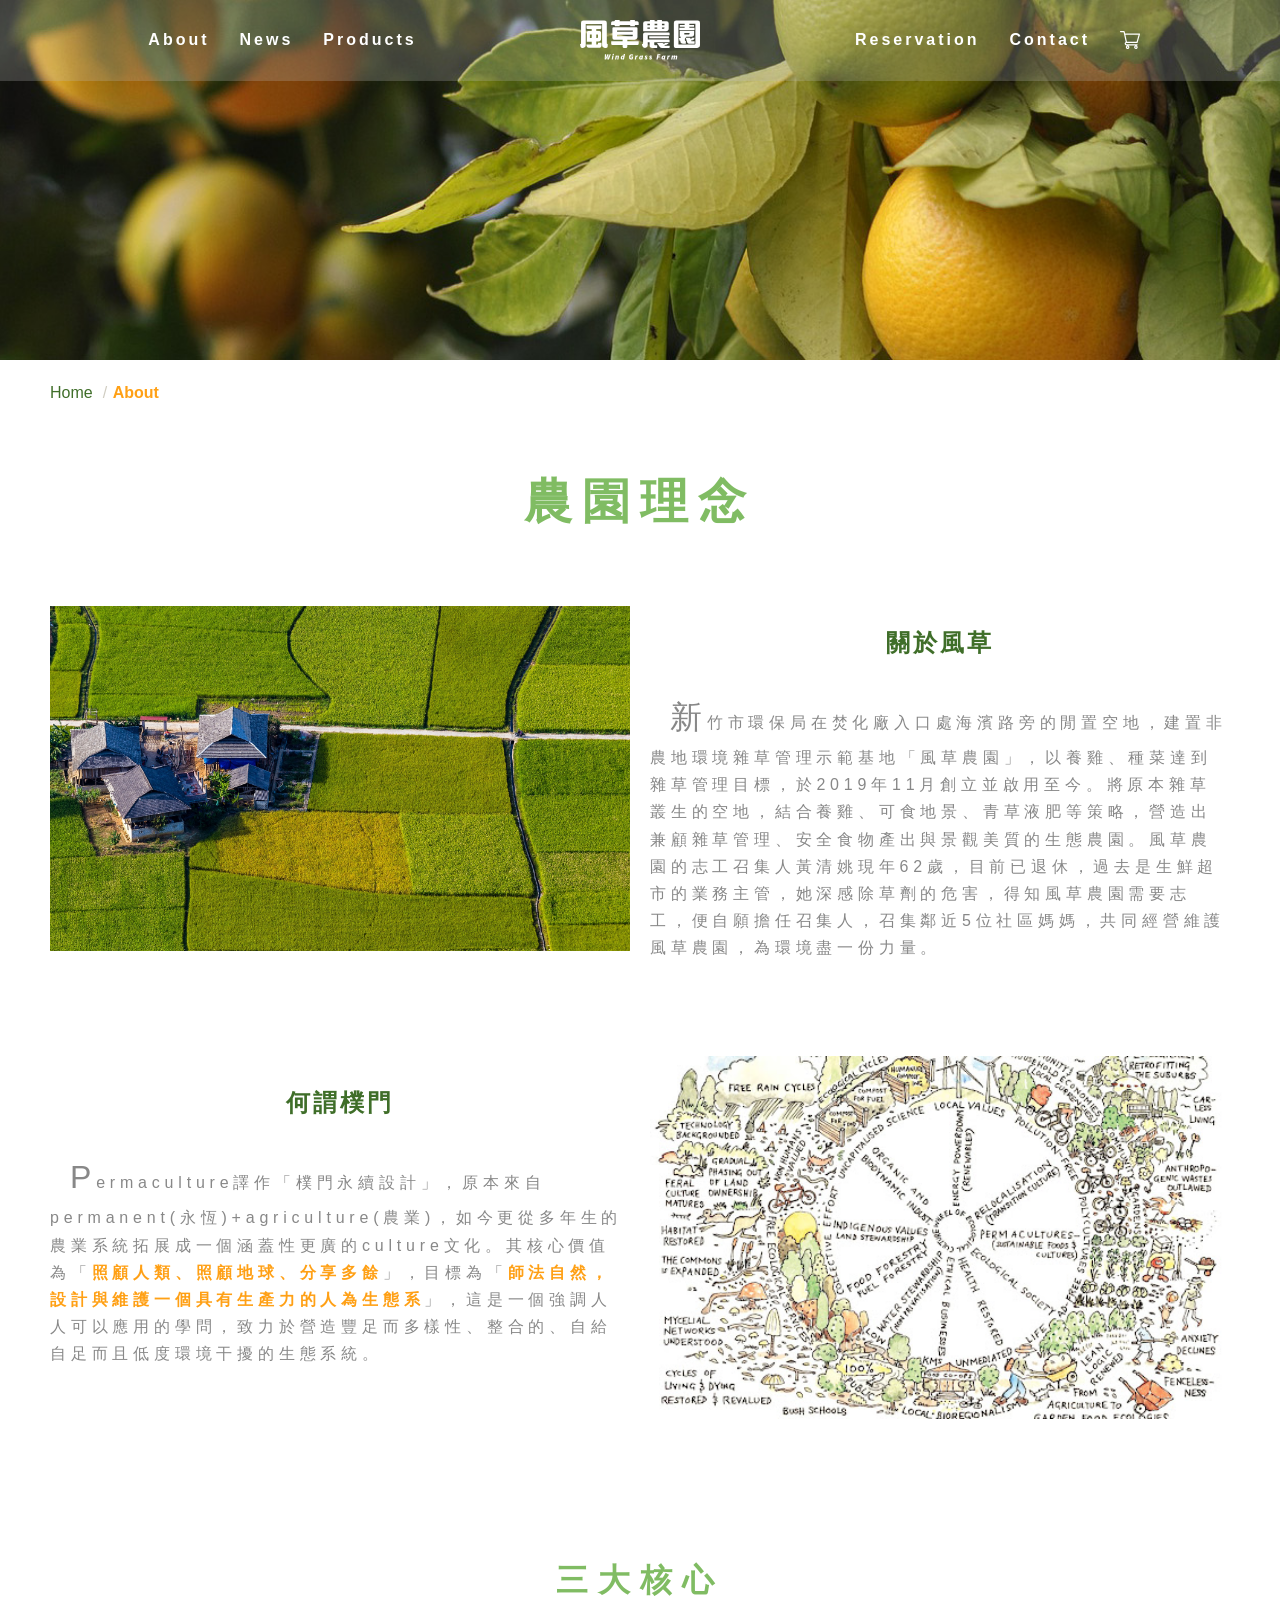
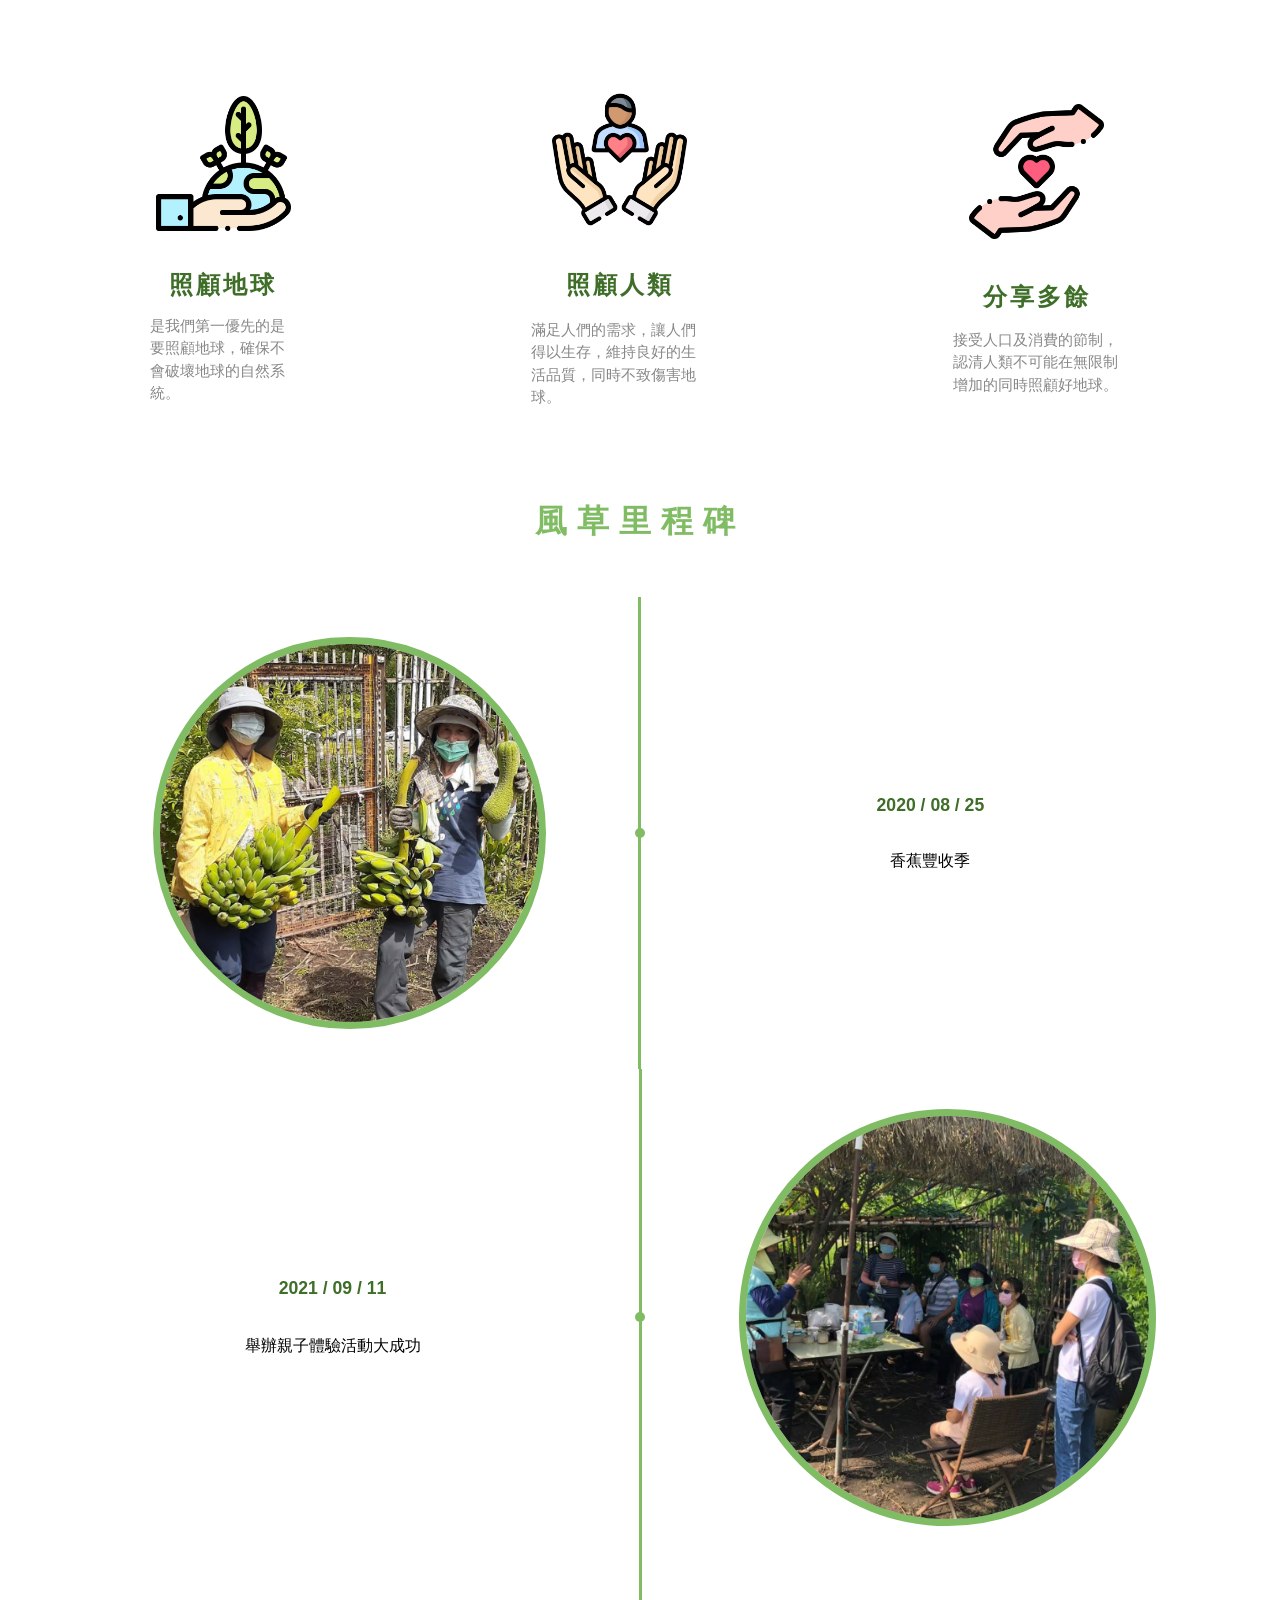
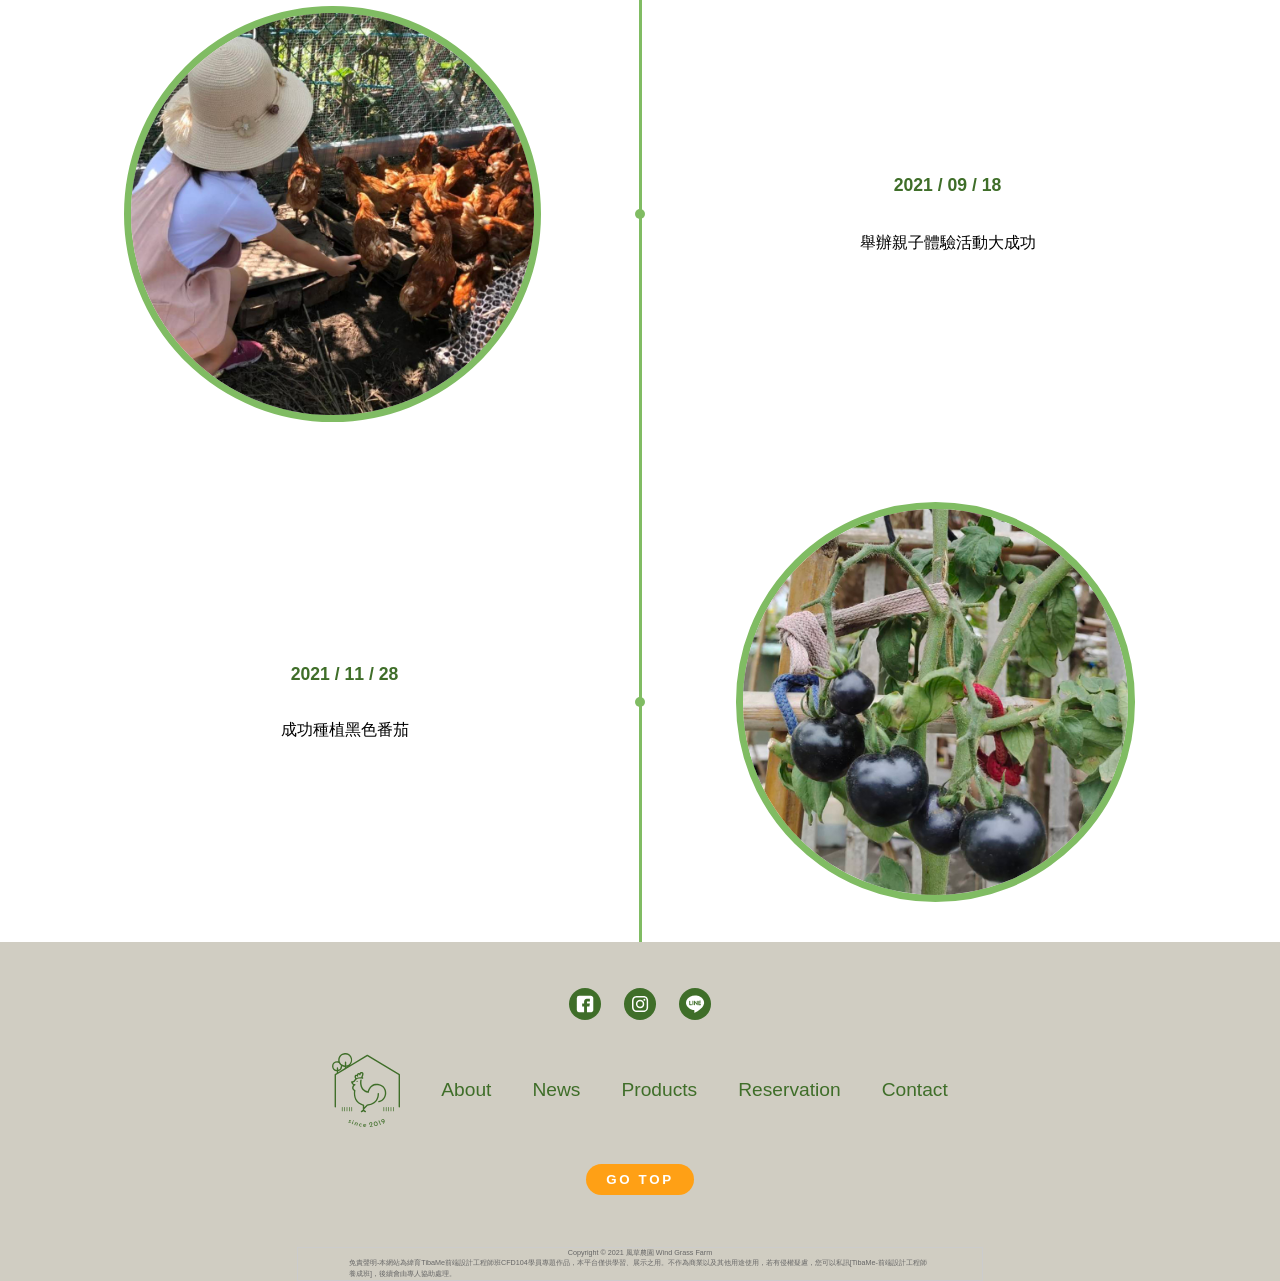
==== commit 5b2309f1: "0115" ====
--- a/about.html
+++ b/about.html
@@ -85,8 +85,8 @@
             </div>
         </section>
         <section class="whats width pb-60">
-            <div class="container reverse ">
-                <div class="row">
+            <div class="container">
+                <div class="row reverse">
                     <div class="sidePic col-12 col-lg-6">
                         <img src="pic/Permaculture.jpg">
                     </div>
--- a/css/nav-other.css
+++ b/css/nav-other.css
@@ -119,17 +119,7 @@
     transform: none;
 }
 
-/* banner */
-.smallScreen{
-    background-image: url(../pic/banner-carrot2.jpg);
-    background-size: cover;
-    background-position: center;
-    background-repeat: no-repeat;
-    height: 80vh;
-}
-.bigScreen{
-    display: none;
-}
+
 
 @media screen and (min-width:992px) {
     #menuToggle{
@@ -189,21 +179,7 @@
     .bigScreenNav a span:hover li:after{
         display: none;
     }
-    /* banner */
-    .banner img{
-        max-width: 100%;
-    }
-    .bigScreen{
-        display: block;
-        background-image: url(../pic/banner-carrot.jpg);
-        background-size: cover;
-        background-repeat: no-repeat;
-        background-position: center center;
-        height: 40vh;
-    }
-    .smallScreen{
-        display: none;
-    }
+    
 }
 @media screen and (min-width:1200px) {
     .bigScreenNav ul{
--- a/css/main-about.css
+++ b/css/main-about.css
@@ -66,7 +66,7 @@
 }
 /* banner */
 .smallScreen{
-    background-image: url(../pic/banner-carrot2.jpg);
+    background-image: url(../pic/banner-oranges2.jpg);
     background-size: cover;
     background-position: center;
     background-repeat: no-repeat;
@@ -152,7 +152,7 @@
 }
 /* 三大核心 */
 .item{
-    width: 40%;
+    /* width: 40%; */
     display: flex;
     flex-direction: column;
     align-items: center;
@@ -167,6 +167,9 @@
     font-size: 15px;
     color: #888;
     line-height: 1.5;
+}
+.goodPoint{
+    width: 50%;
 }
 /* 里程碑 */
 .goal-item{
@@ -207,7 +210,7 @@
     justify-content: center;
 }
 .picture img {
-    width: 50%;
+    width: 60%;
     vertical-align: top;
     border-radius: 50%;
     border: 7px solid #80BC63;
@@ -304,7 +307,7 @@
         justify-content: center;
     }
     .picture img {
-        width: 80%;
+        width: 70%;
         vertical-align: top;
         border-radius: 50%;
         border: 7px solid #80BC63;
--- a/css/footer.css
+++ b/css/footer.css
@@ -2,7 +2,6 @@
     background-color: #D0CDC2;
     width: 100%;
     padding-top: 2%;
-    margin-top: 15%;
 }
 
 /* icon */
@@ -95,13 +94,6 @@
 }
 
 @media screen and (min-width:992px) {
-.footer {
-    background-color: #D0CDC2;
-    width: 100%;
-    padding-top: 1%;
-    margin-top: 10%;
-}
-
 /* icon */
 .socialMedia{   
     width: 30%;
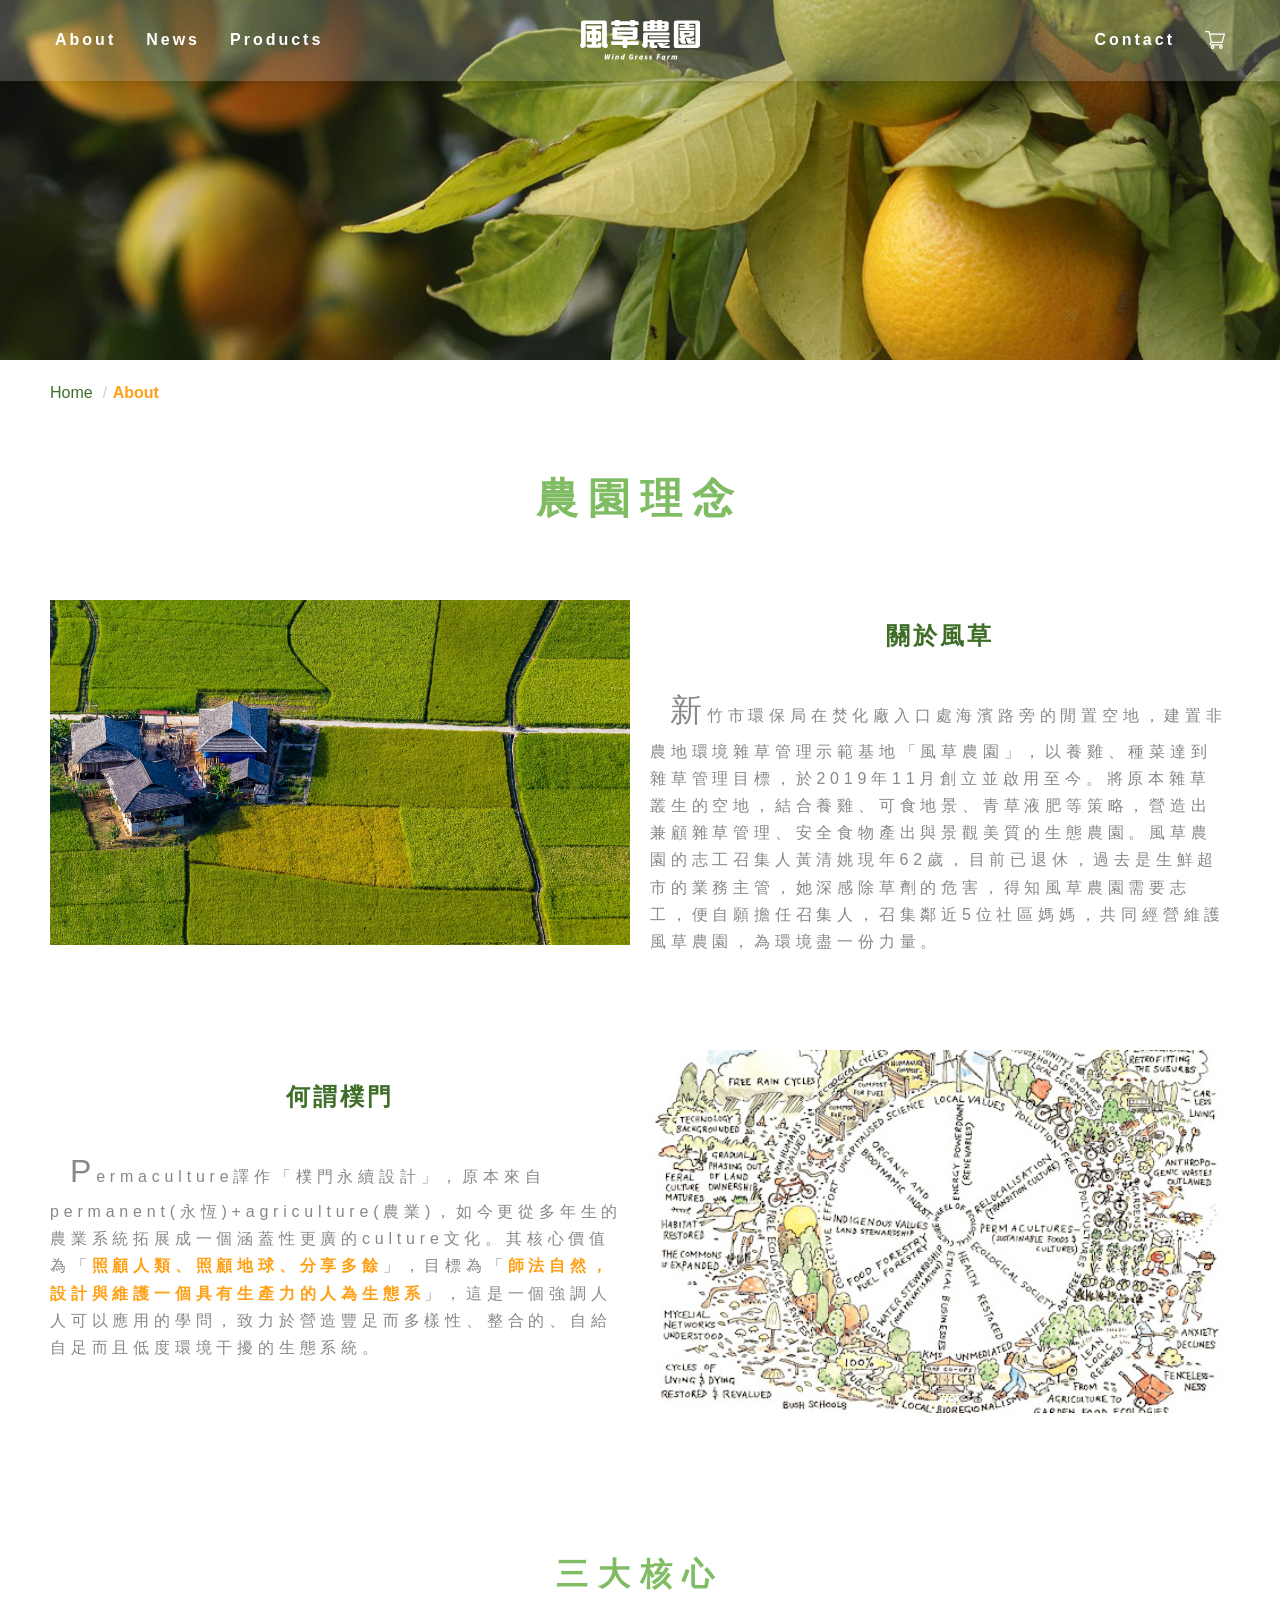
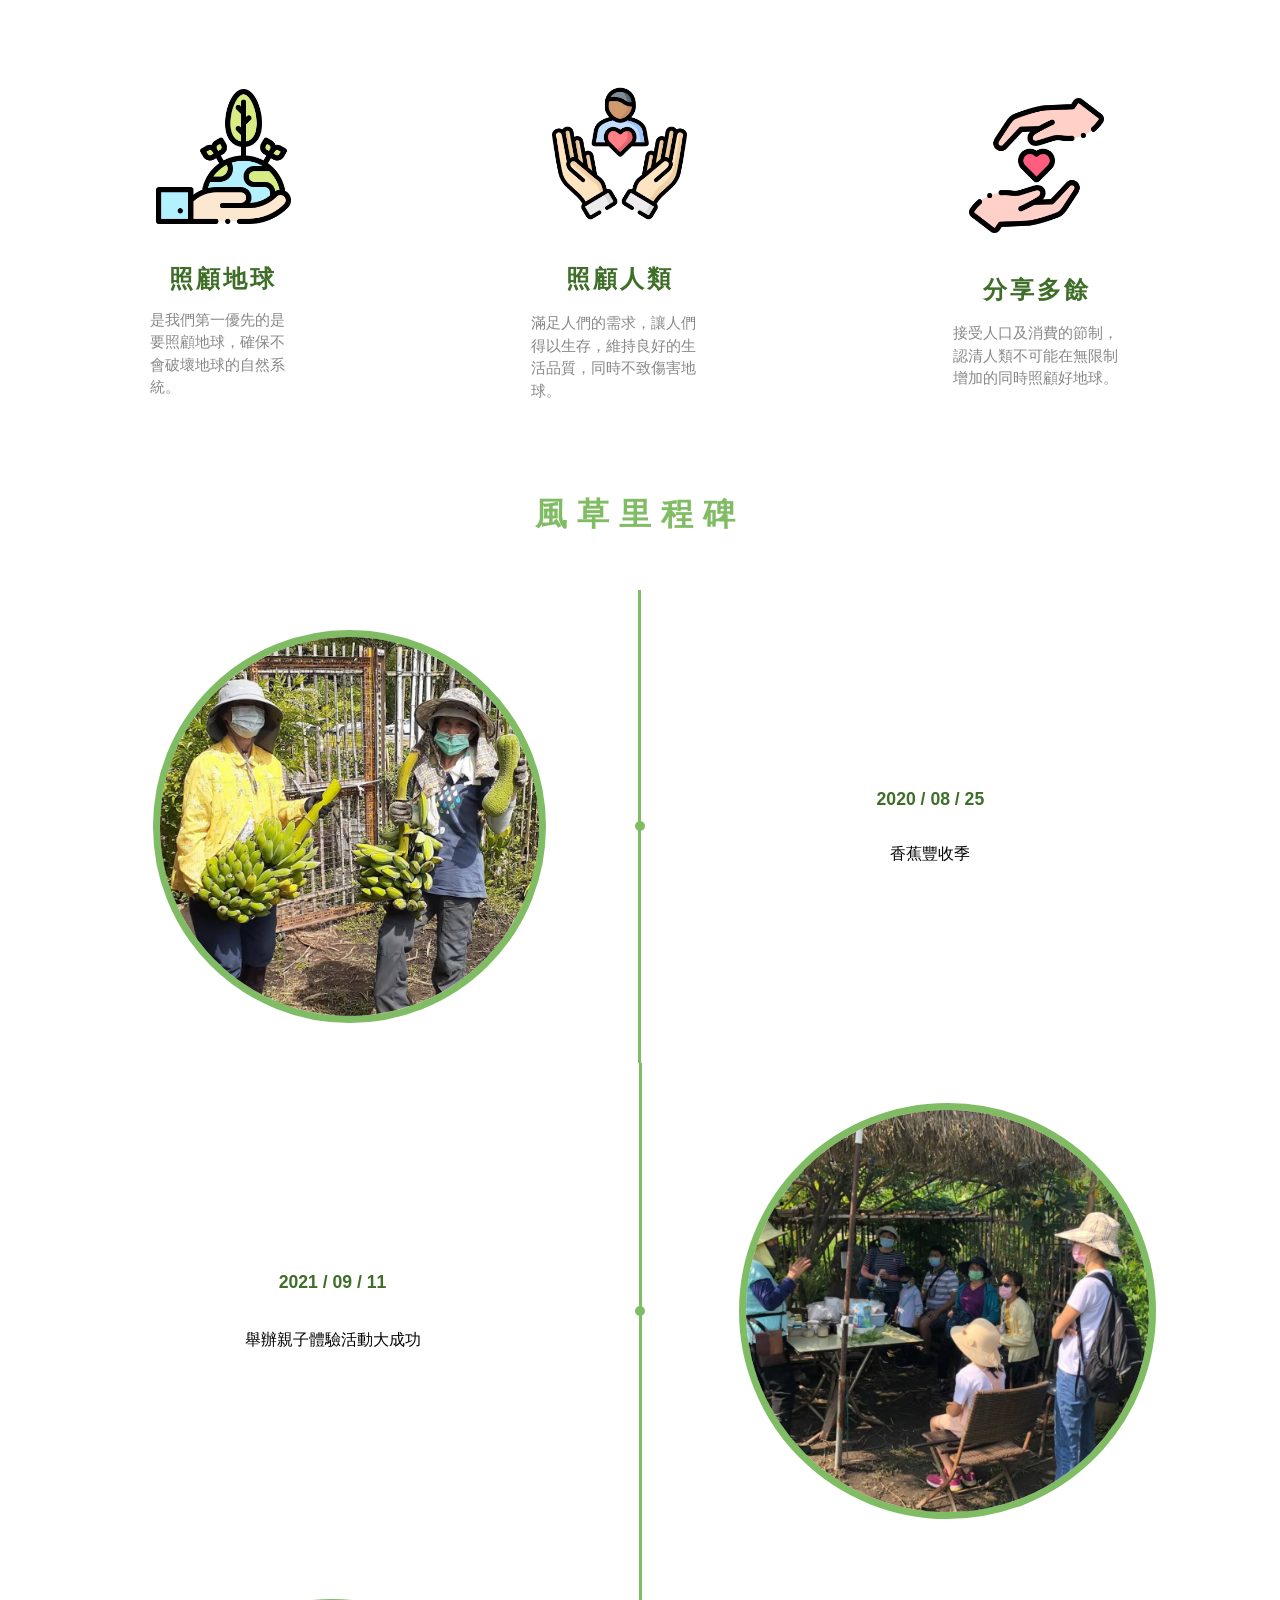
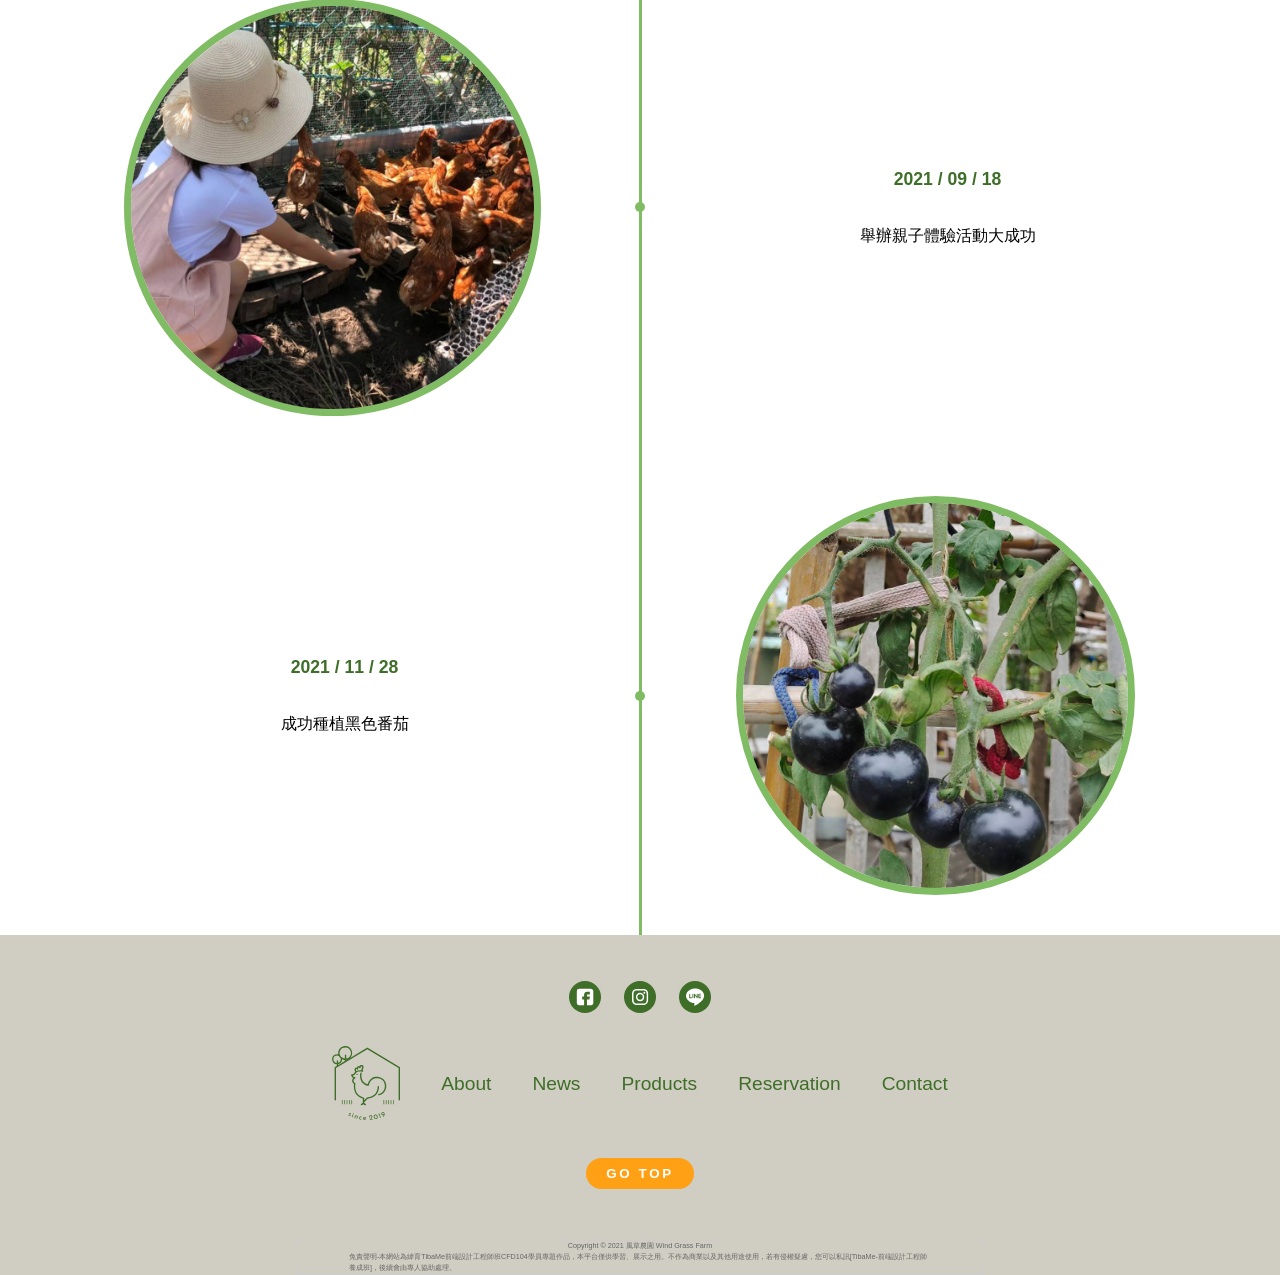
==== commit 993eebb5: "all" ====
--- a/about.html
+++ b/about.html
@@ -36,19 +36,20 @@
                     <a href="index.html"><img src="pic/txtLogoWhite.svg" alt="logo"></a>
                 </div>
             </div>
-            <!-- 平板直和桌機的導覽列 -->
+            <!-- 平板橫和桌機的導覽列 -->
             <nav class="bigScreenNav">
-                <ul>
-                    <a href="about.html"><li>About</li></a>
-                    <a href="news.html"><li>News</li></a>
-                    <a href="products.html"><li>Products</li></a>
-                </ul>
-                <a href="index.html"><img src="pic/txtLogoWhite.svg" alt="logo" class="navLogo" width="120px"></a>
-                <ul>
-                    <a href="reservation.html"><li>Reservation</li></a>
-                    <a href="contact.html"><li>Contact</li></a>
-                    <span><li><a href="#"><img src="pic/shopping-cart-w.svg" alt="購物車" width="20px"></a></li></span>
-                </ul>
+                <div class="frame">
+                    <ul class="left">
+                        <a href="about.html"><li>About</li></a>
+                        <a href="news.html"><li>News</li></a>
+                        <a href="products.html"><li>Products</li></a>
+                    </ul>
+                    <a href="index.html"><img src="pic/txtLogoWhite.svg" alt="logo" class="navLogo" width="120px"></a>
+                    <ul class="right">
+                        <a href="contact.html"><li>Contact</li></a>
+                        <span><li><a href="#"><img src="pic/shopping-cart-w.svg" alt="購物車" width="20px"></a></li></span>
+                    </ul>
+                </div>
             </nav>
     </header>
     <main>
--- a/css/nav-other.css
+++ b/css/nav-other.css
@@ -137,9 +137,22 @@
         top: 0;
         left: 0;
         width: 100%;
-        display: flex;
         z-index: 99;
         background-color: #bdbdbd41;
+        box-shadow: 0px 1px 10px 0 rgba(0, 0, 0, 0.144);
+        display: flex;
+        align-items: center;
+        justify-content: center;
+    }
+    .frame{
+        max-width: 800px;
+        display: flex;
+    }
+    .left{
+        text-align: left;
+    }
+    .right{
+        justify-content: flex-end;
     }
     .bgNav{
         background-color: #3f6e29f1;
@@ -148,7 +161,6 @@
     .bigScreenNav ul{
         display: flex;
         align-items: center;
-        justify-content: center;
         width: 800px;
         margin: auto;
     }
@@ -183,11 +195,11 @@
 }
 @media screen and (min-width:1200px) {
     .bigScreenNav ul{
-        display: flex;
-        align-items: center;
-        justify-content: center;
         width: 1200px;
         margin: auto;
     }
 
-}
+    .frame{
+        max-width: 1200px;
+    }
+}
--- a/css/main-about.css
+++ b/css/main-about.css
@@ -11,7 +11,7 @@
     text-align: center;
 }
 h1{
-    font-size: 3em;
+    font-size: 2.6em;
     color: #80BC63;
     letter-spacing: 10px;
     font-weight: bold;
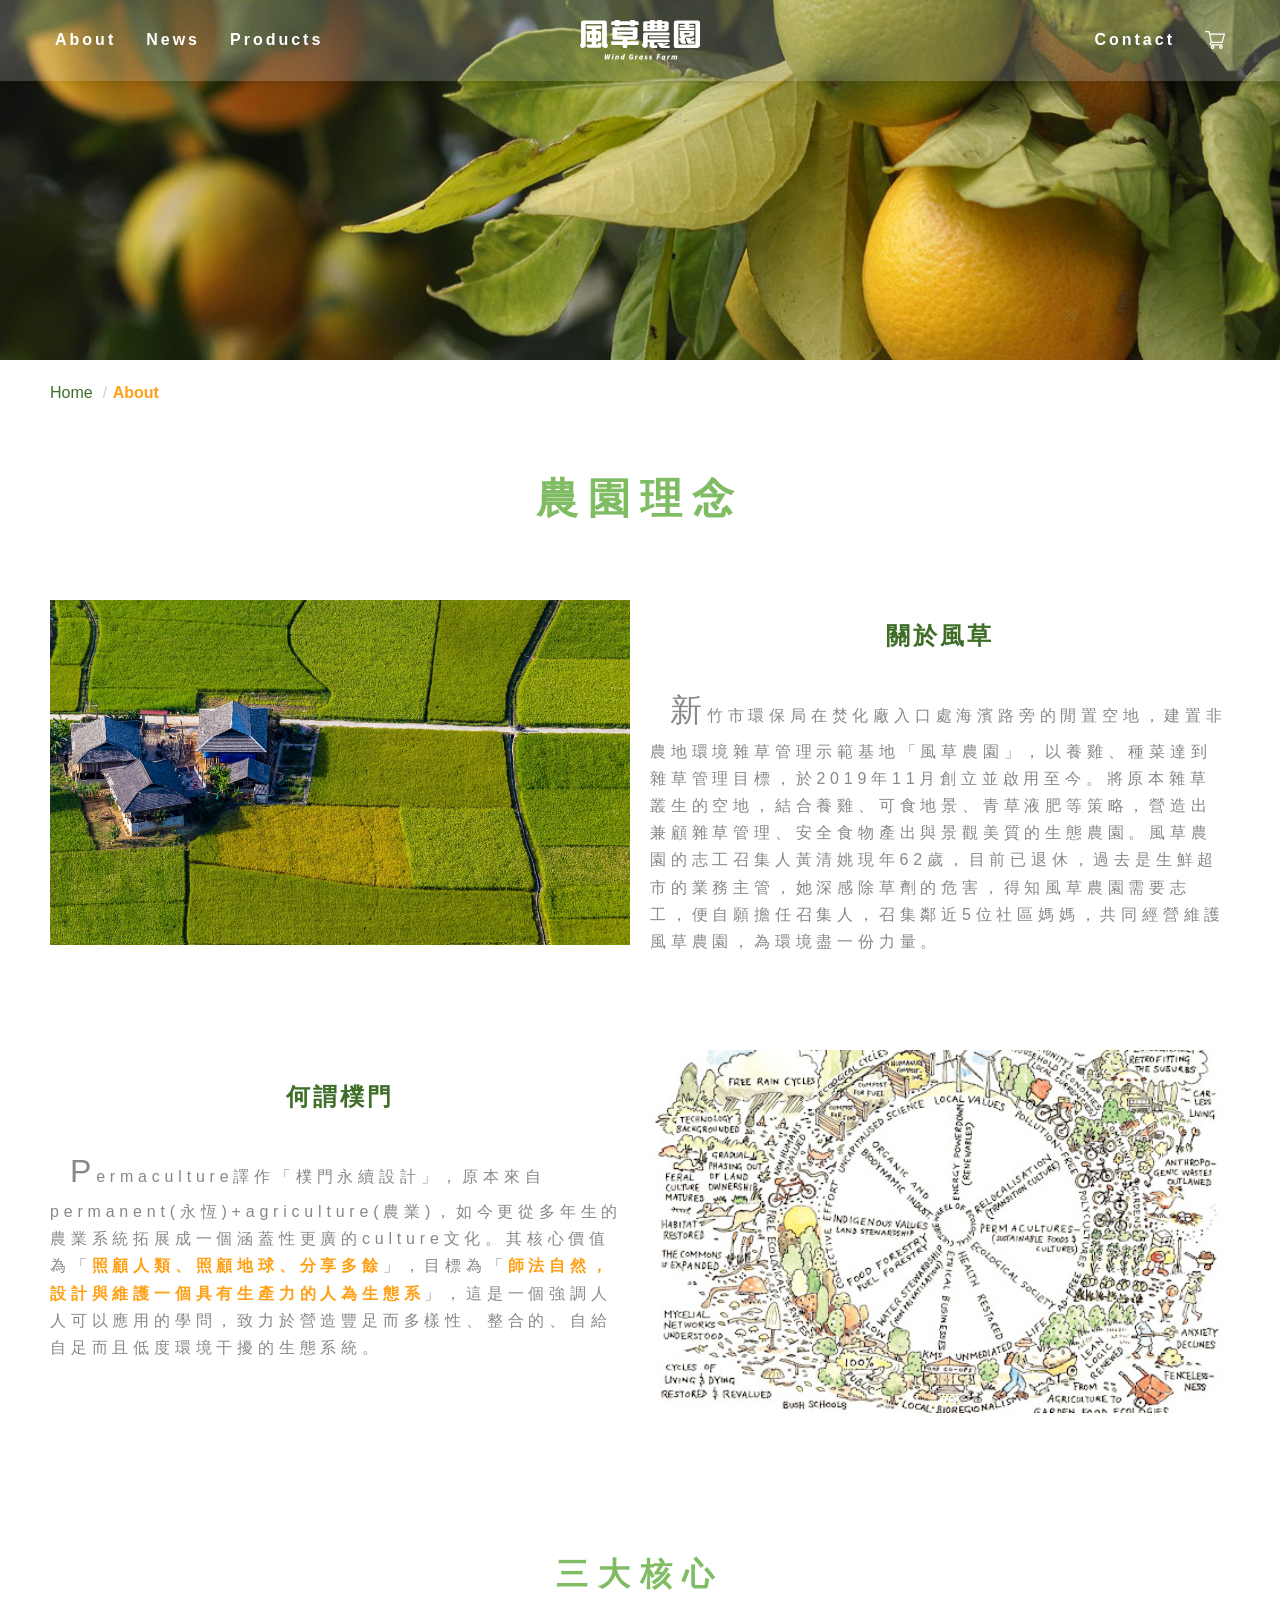
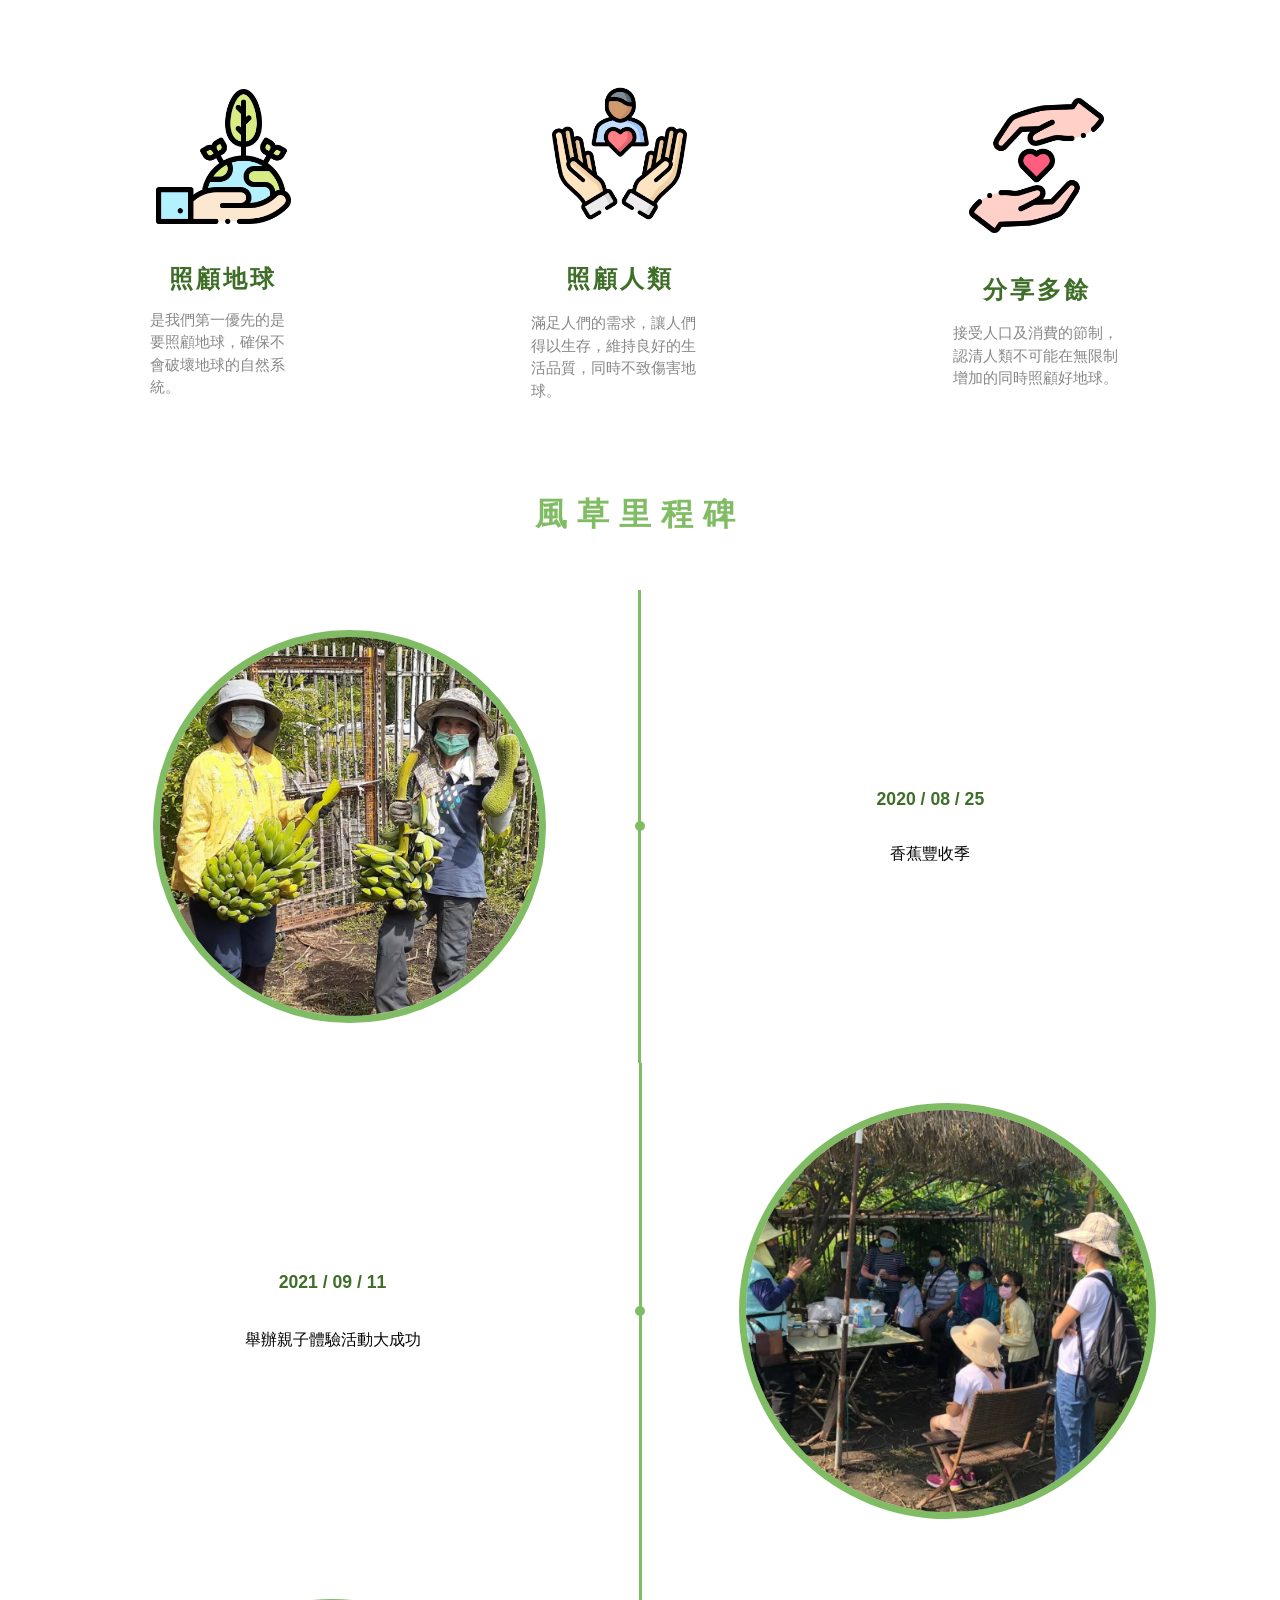
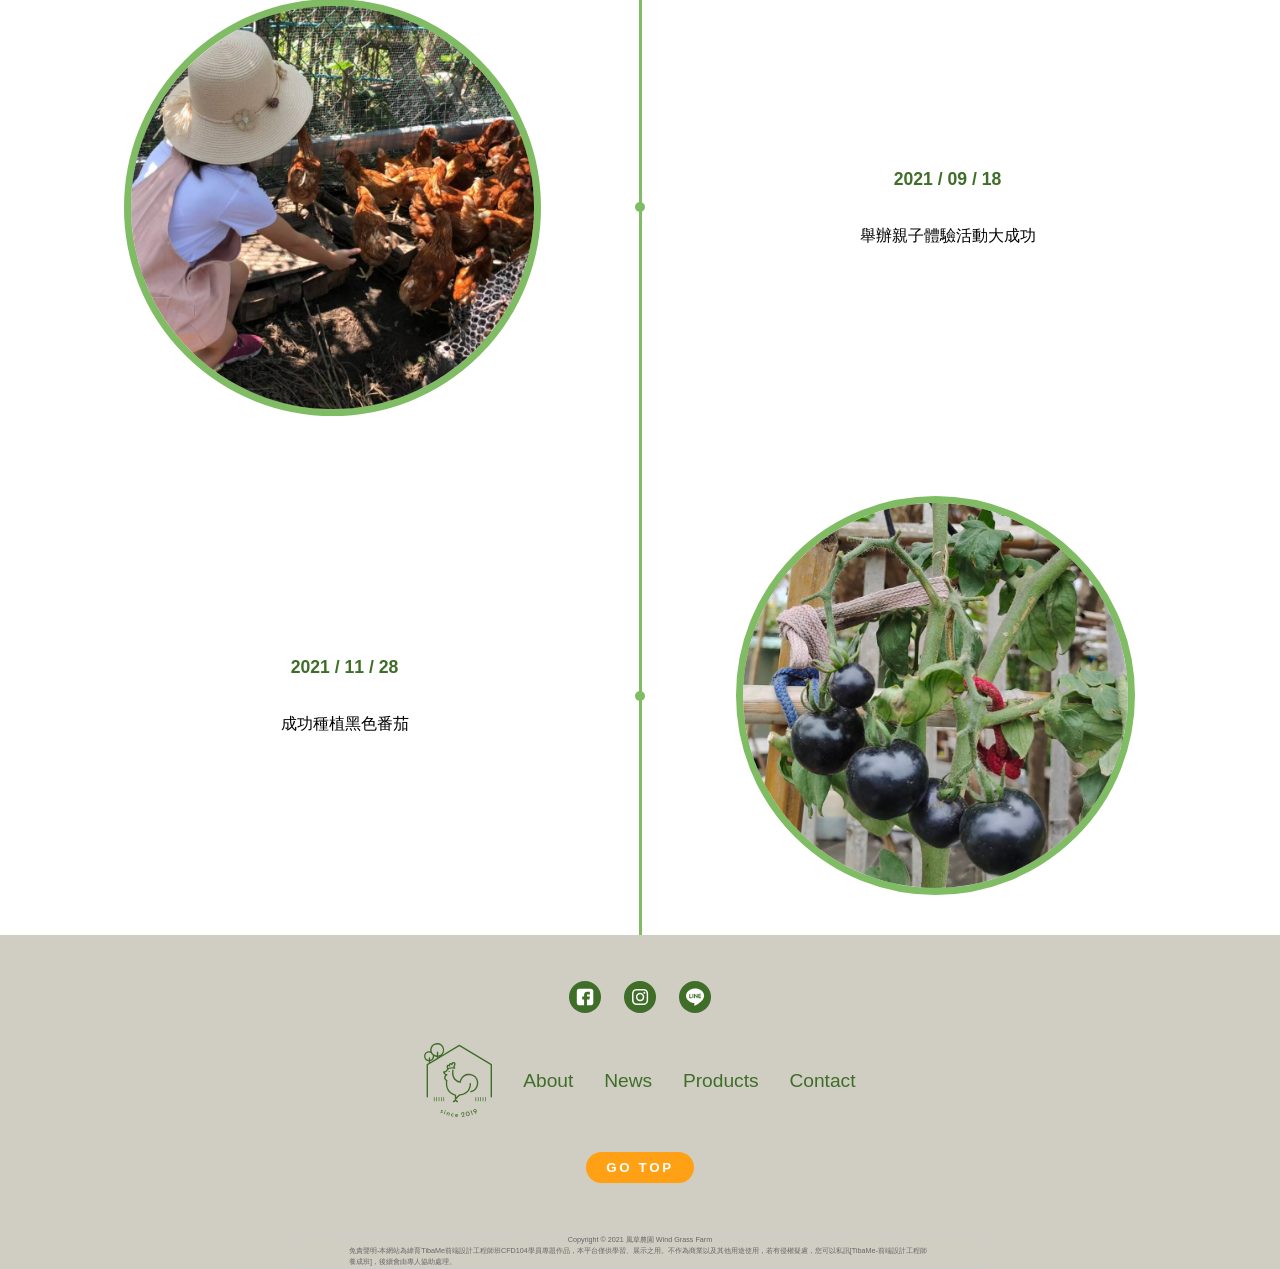
==== commit 45c1f5a9: "animation" ====
--- a/about.html
+++ b/about.html
@@ -10,6 +10,8 @@
     <link rel="stylesheet" href="css/main-about.css">
     <link rel="stylesheet" href="css/footer.css">
     <link rel="stylesheet" href="css/grid.css">
+    <link rel="stylesheet" href="css/aos.css">
+    <script src="js/aos.js"></script>
     <script src="js/smoothscroll.min.js"></script>
     <link rel="icon" href="pic/littleicon.ico" type="image/x-icon">
 </head>
@@ -28,7 +30,6 @@
                         <a href="about.html"><li>About</li></a>
                         <a href="news.html"><li>News</li></a>
                         <a href="products.html"><li>Products</li></a>
-                        <a href="reservation.html"><li>Reservation</li></a>
                         <a href="contact.html"><li>Contact</li></a>
                     </ul>
                 </nav>
@@ -185,7 +186,6 @@
                     <li><a href="about.html">About</a></li>
                     <li><a href="news.html">News</a></li>
                     <li><a href="products.html">Products</a></li>
-                    <li><a href="reservation.html">Reservation</a></li>
                     <li><a href="contact.html">Contact</a></li>
                 </ul>
             </div>
@@ -221,6 +221,7 @@
             $('.goTop').click(function(){
             window.scroll({ top: 0, left: 0, behavior: 'smooth' });
         })
+        AOS.init();
         });      
     </script>
 </body>
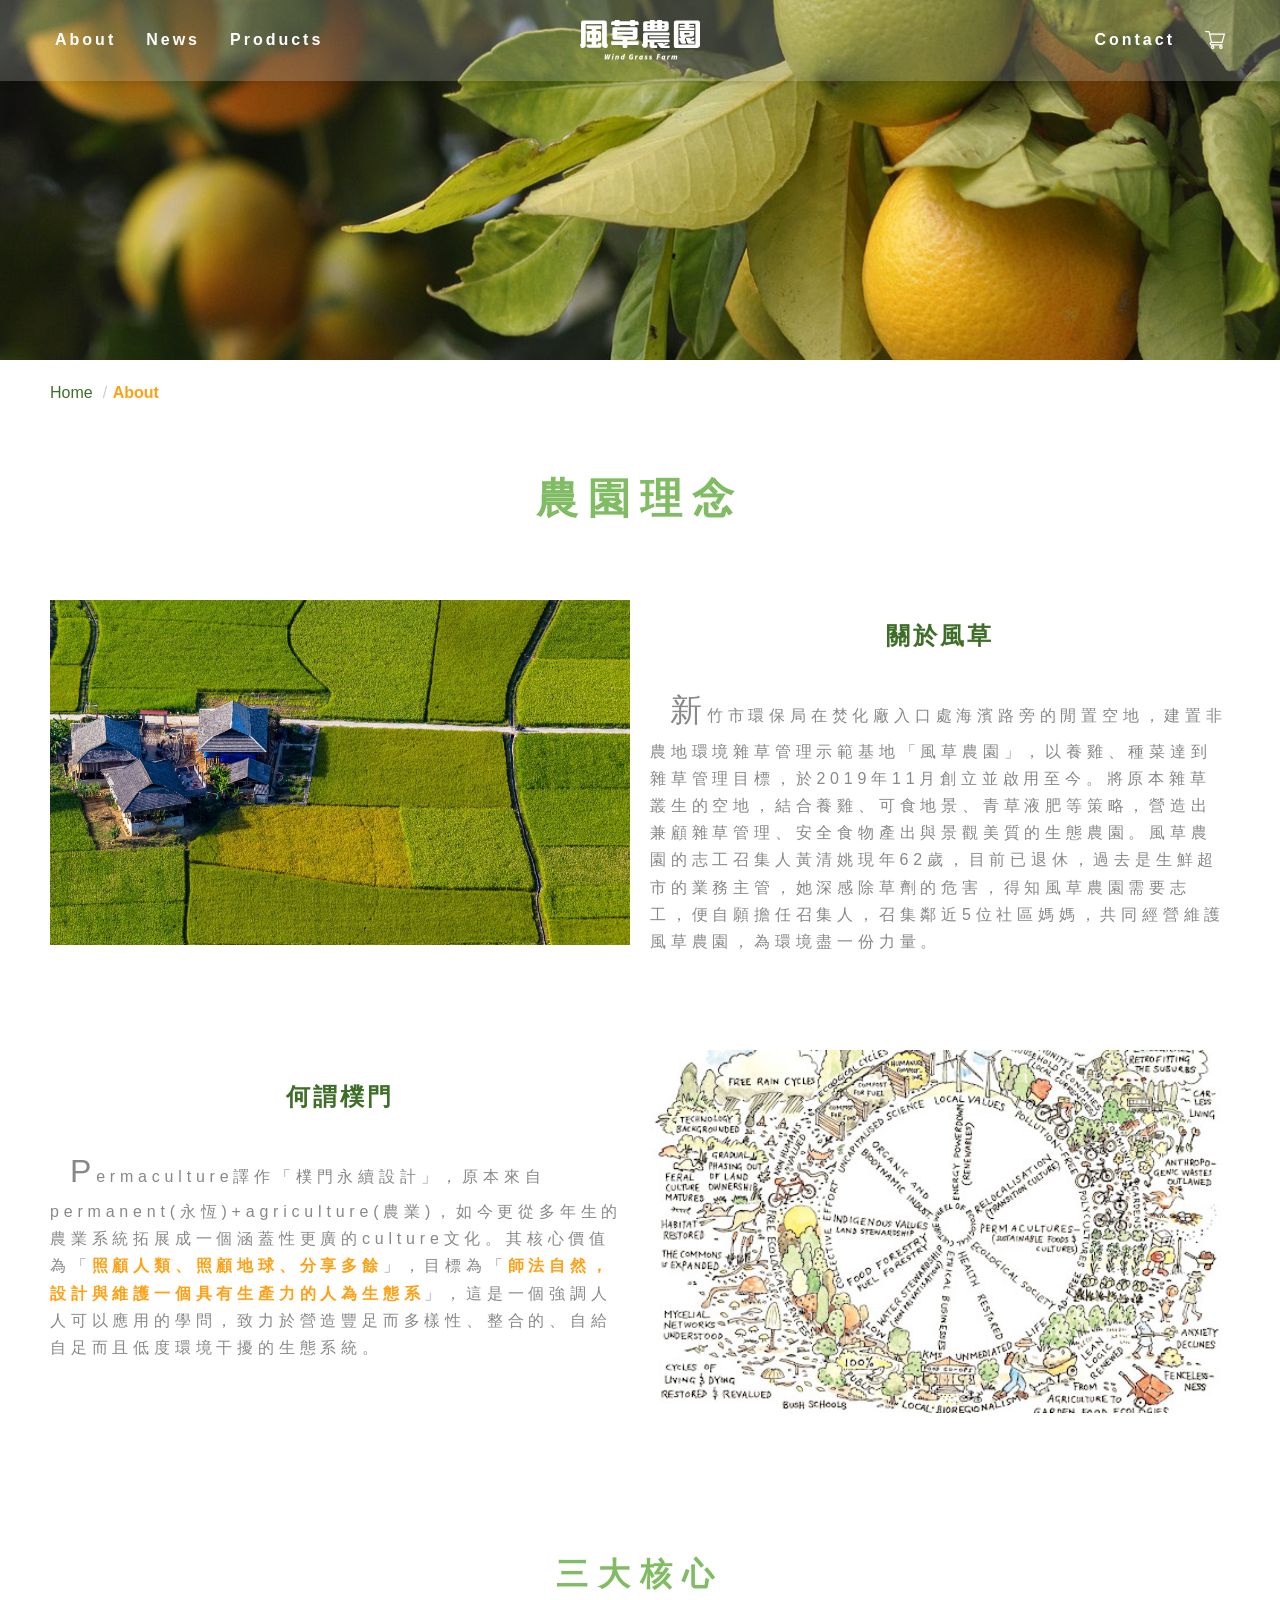
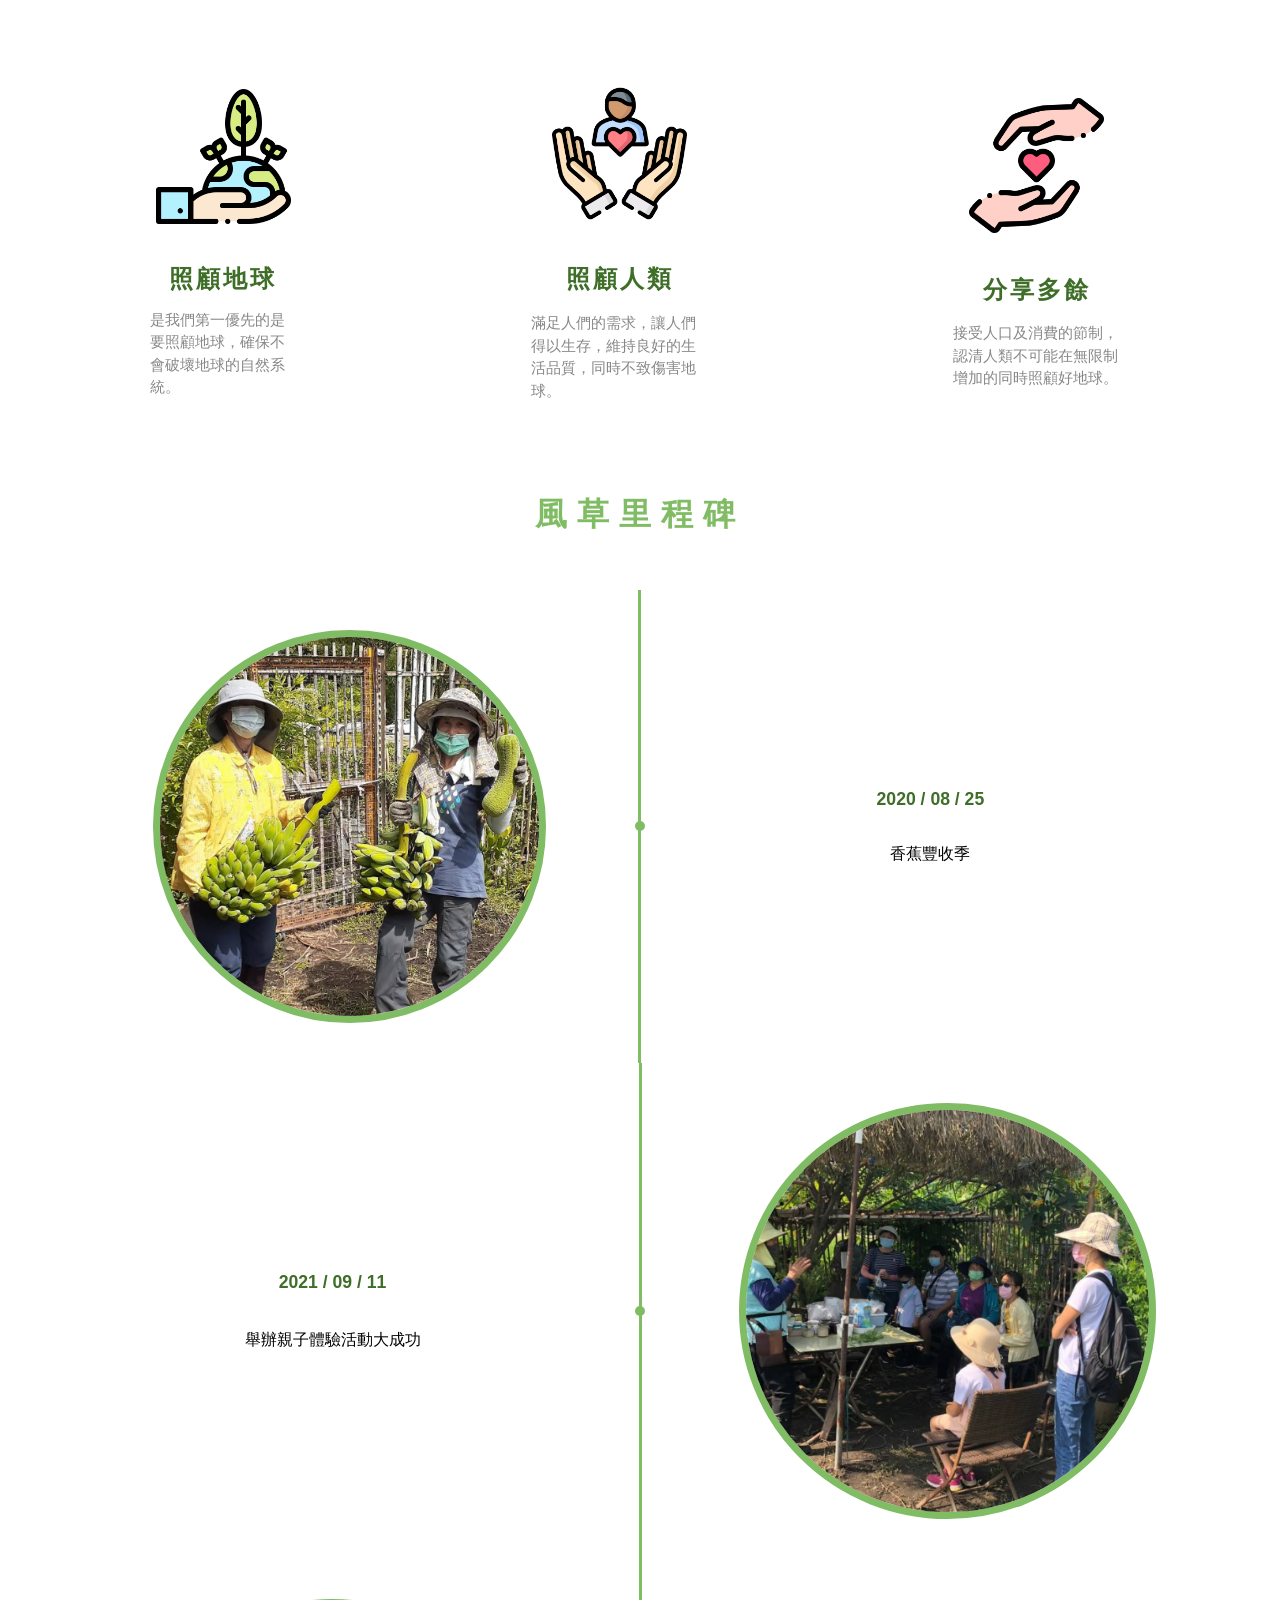
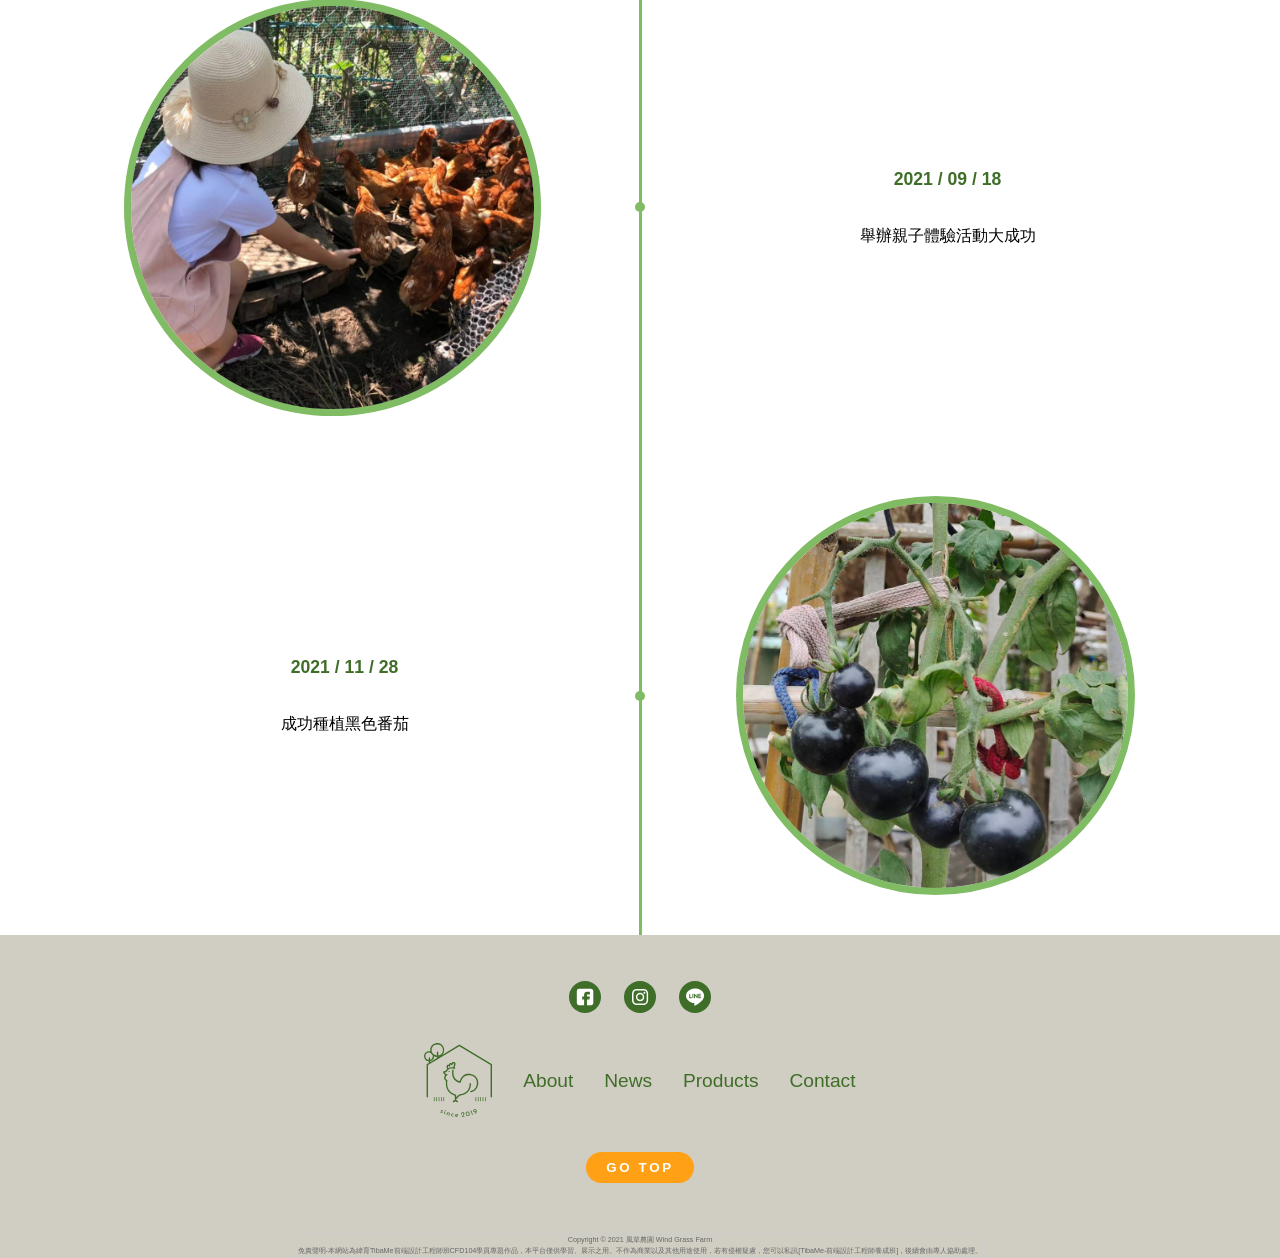
==== commit 65f77b92: "aa" ====
--- a/about.html
+++ b/about.html
@@ -31,6 +31,7 @@
                         <a href="news.html"><li>News</li></a>
                         <a href="products.html"><li>Products</li></a>
                         <a href="contact.html"><li>Contact</li></a>
+                        <a href="#"><li><img src="pic/shopping-cart-LR-01.svg" alt="購物車" width="28px"></li></a>
                     </ul>
                 </nav>
                 <div class="logo">
@@ -69,9 +70,9 @@
                 </ul>
             </div>
             <!-- 主標 -->
-            <h1 class="center">農園理念</h1>
+            <h1 class="center" data-aos="fade-up" data-aos-duration="1000">農園理念</h1>
             <!-- 內容開始 -->
-            <div class="container">
+            <div class="container" data-aos="fade-down" data-aos-duration="2000">
                 <div class="row">
                     <div class="sidePic col-12 col-lg-6">
                         <img src="pic/farmland.jpg" alt="logo">
@@ -86,7 +87,7 @@
                 </div>
             </div>
         </section>
-        <section class="whats width pb-60">
+        <section class="whats width pb-60" data-aos="fade-down" data-aos-duration="2000">
             <div class="container">
                 <div class="row reverse">
                     <div class="sidePic col-12 col-lg-6">
@@ -102,8 +103,8 @@
             </div>
         </section>
         <section class="threePoints width">
-            <h2 class="center">三大核心</h2>
-            <div class="wrap">
+            <h2 class="center" data-aos="fade-up" data-aos-duration="1000">三大核心</h2>
+            <div class="wrap" data-aos="fade-down" data-aos-duration="2000" data-aos-delay="500">
                 <div class="item">
                     <img src="pic/earth.png" width="135px" alt="照顧地球">
                     <h3>照顧地球</h3>
@@ -128,8 +129,8 @@
             </div>
         </section>
         <section class="goal width">
-            <h2 class="center">風草里程碑</h2>
-            <div class="wrap">
+            <h2 class="center" data-aos="fade-up" data-aos-duration="1000" data-aos-delay="500">風草里程碑</h2>
+            <div class="wrap" data-aos="fade-down" data-aos-duration="2000" data-aos-delay="1000">
                 <div class="goal-item">
                     <div class="picture">
                         <img src="pic/banana.jpg">
--- a/css/nav-other.css
+++ b/css/nav-other.css
@@ -202,4 +202,5 @@
     .frame{
         max-width: 1200px;
     }
-}
+
+}
--- a/css/footer.css
+++ b/css/footer.css
@@ -65,7 +65,6 @@
     line-height: 1.5;
 }
 .copyright span{
-    width: 85%;
     text-align: left;
     display: inline-block;
     color: #666;
